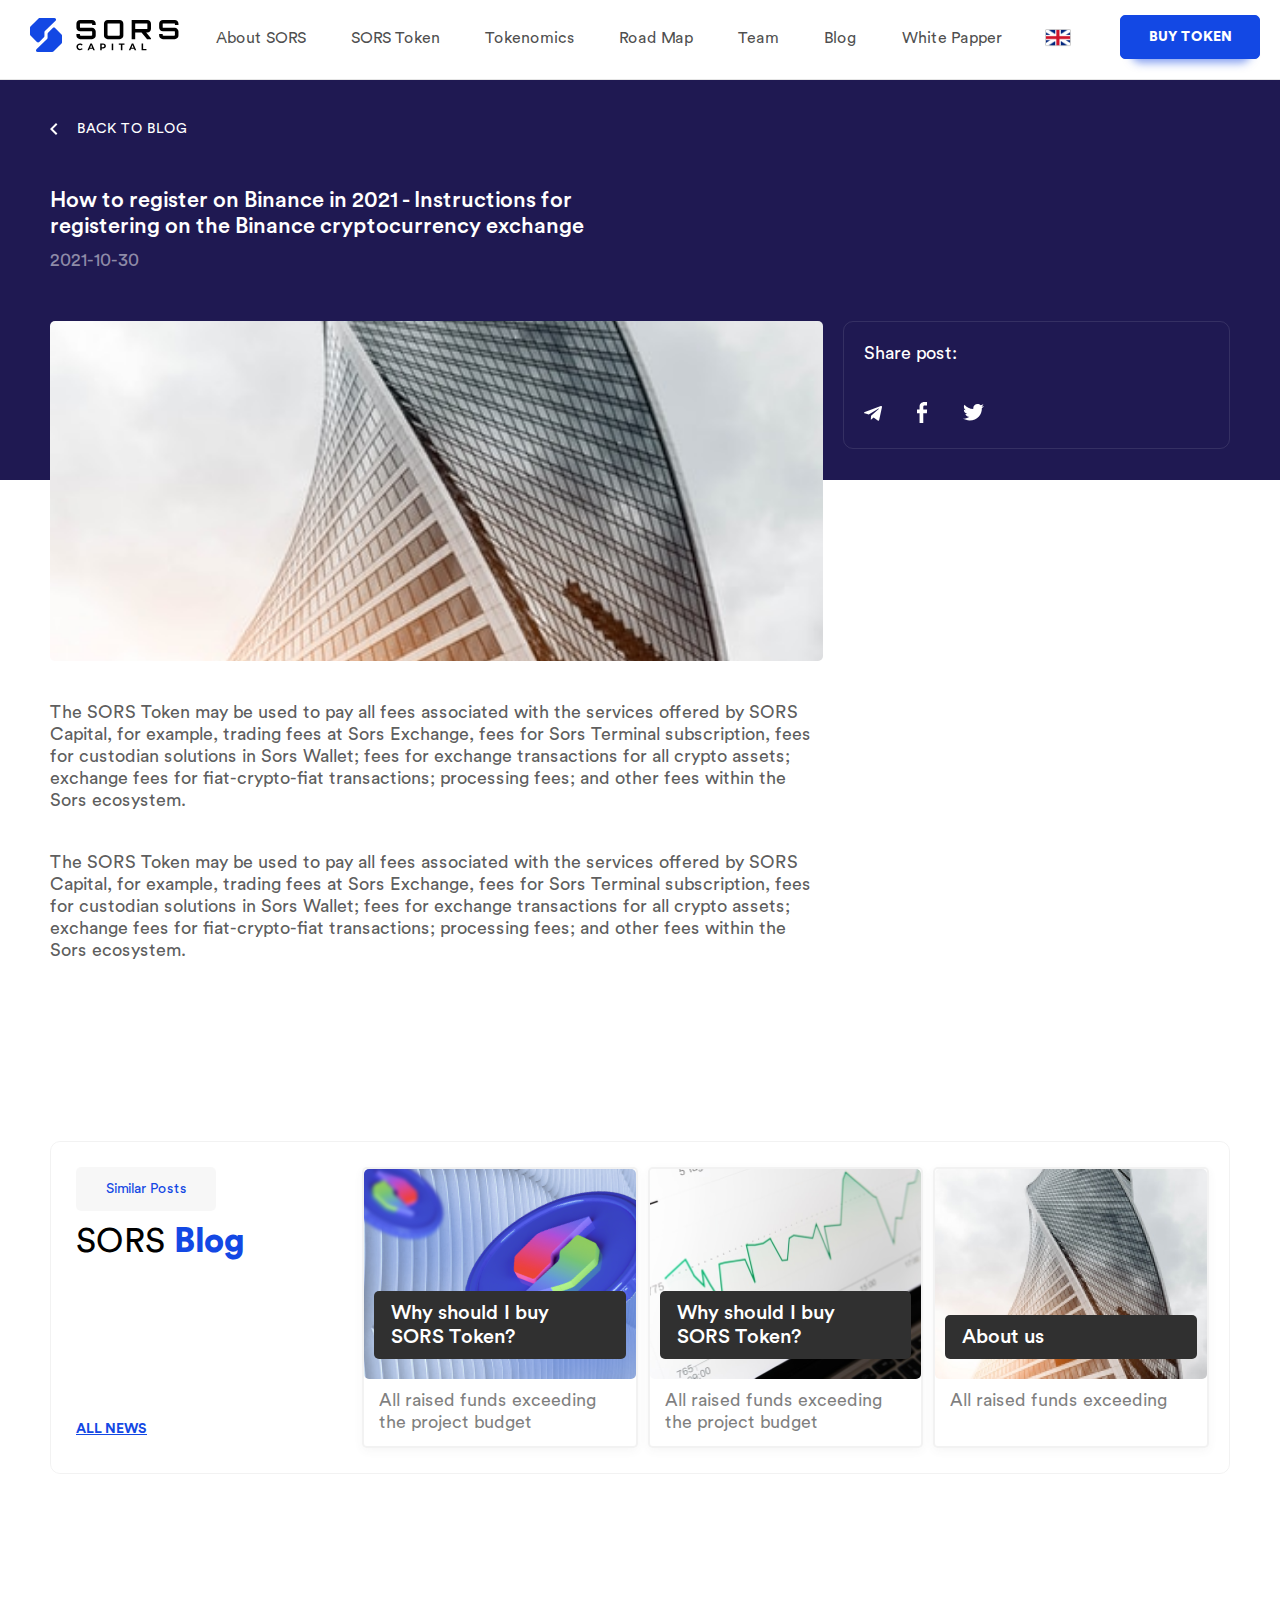
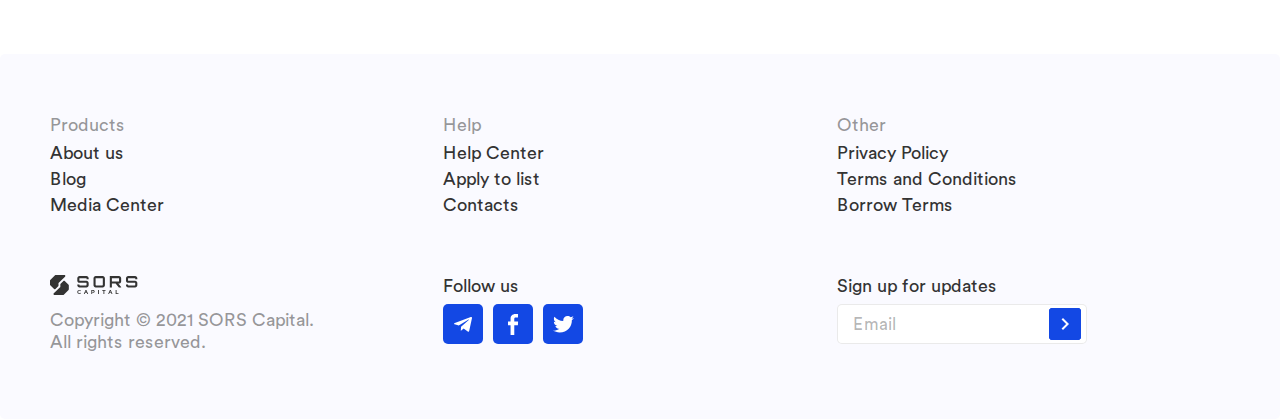
==== blog-post.html @ 6974f811 "Initial commit" ====
<!DOCTYPE html>
<html lang="en">
  <head>
    <meta charset="UTF-8" />
    <meta http-equiv="X-UA-Compatible" content="IE=edge" />
    <meta name="viewport" content="width=device-width, initial-scale=1.0" />
    <title>SORS Capital - Post</title>
    <link rel="stylesheet" href="./styles/font.css" />
    <link rel="stylesheet" href="./styles/layout.css" />
    <link rel="stylesheet" href="./styles/blog.css" />
    <link rel="stylesheet" href="./styles/style.css" />
  </head>
  <body>
    <header>
      <div class="header-container">
        <div class="header-mobile_menu">
          <div class="mobile-sidebar" id="mobile-menu">
            <div class="mobile-sidebar_container">
              <ul class="header-nav_cont">
                <li class="nav-cont_link">
                  <a href="./index.html#what-is">About SORS</a>
                </li>
                <li class="nav-cont_link">
                  <a href="./index.html#sors-token">SORS Token</a>
                </li>
                <li class="nav-cont_link">
                  <a href="./index.html#tokenomics">Tokenomics</a>
                </li>
                <li class="nav-cont_link">
                  <a href="./index.html#road-map">Road Map</a>
                </li>
                <li class="nav-cont_link">
                  <a href="./index.html#team">Team</a>
                </li>
                <li class="nav-cont_link"><a href="./blog.html">Blog</a></li>
                <li class="nav-cont_link"><a href="">White Papper</a></li>
              </ul>

              <a href="" class="button button-blue">Buy token</a>
            </div>
          </div>
          <div class="menu-button" id="mobile-button">
            <span></span>
            <span></span>
            <span></span>
          </div>
        </div>

        <a href="./index.html" class="header-logo">
          <img src="./images/logo.svg" alt="" />
        </a>

        <nav class="header-nav">
          <ul class="header-nav_cont">
            <li class="nav-cont_link"><a href="#what-is">About SORS</a></li>
            <li class="nav-cont_link"><a href="#sors-token">SORS Token</a></li>
            <li class="nav-cont_link"><a href="#tokenomics">Tokenomics</a></li>
            <li class="nav-cont_link"><a href="#road-map">Road Map</a></li>
            <li class="nav-cont_link"><a href="#team">Team</a></li>
            <li class="nav-cont_link"><a href="./blog.html">Blog</a></li>
            <li class="nav-cont_link"><a href="">White Papper</a></li>
          </ul>
          <div class="nav-lang">
            <div class="nav-active_lang">
              <img src="./icons/icon-eng.png" alt="" />
            </div>
            <div class="nav-lang_list">
              <img src="./icons/icon-eng.png" alt="" />
              <img src="./icons/icon-eng.png" alt="" />
            </div>
          </div>
        </nav>

        <div class="heaader-controls">
          <a href="" class="button button-blue">Buy Token</a>
        </div>
        <div class="nav-lang_mobile">
          <div class="nav-active_lang">
            <img src="./icons/icon-eng.png" alt="" />
          </div>
          <div class="nav-lang_list">
            <img src="./icons/icon-eng.png" alt="" />
            <img src="./icons/icon-eng.png" alt="" />
          </div>
        </div>
      </div>
    </header>

    <div class="blog-post">
      <div class="blog-post_bg"></div>
      <div class="container">
        <div class="return-link">
          <a href="./blog.html">Back to blog</a>
        </div>

        <div class="post-title">
          <h1 class="post-title_text mb-10">
            How to register on Binance in 2021 - Instructions for registering on
            the Binance cryptocurrency exchange
          </h1>
          <span class="post-title_date">2021-10-30</span>
        </div>

        <div class="post-media">
          <div class="post-media_content">
            <div class="post-image">
              <img src="./images/blog/blog_bg-big.jpeg" alt="" />
            </div>
            <div class="post-media_text">
              <p>
                The SORS Token may be used to pay all fees associated with the
                services offered by SORS Capital, for example, trading fees at
                Sors Exchange, fees for Sors Terminal subscription, fees for
                custodian solutions in Sors Wallet; fees for exchange
                transactions for all crypto assets; exchange fees for
                fiat-crypto-fiat transactions; processing fees; and other fees
                within the Sors ecosystem.
              </p>
              <p>
                The SORS Token may be used to pay all fees associated with the
                services offered by SORS Capital, for example, trading fees at
                Sors Exchange, fees for Sors Terminal subscription, fees for
                custodian solutions in Sors Wallet; fees for exchange
                transactions for all crypto assets; exchange fees for
                fiat-crypto-fiat transactions; processing fees; and other fees
                within the Sors ecosystem.
              </p>
            </div>
          </div>

          <div class="post-media_social">
            <p class="media-social_title">Share post:</p>
            <div class="d-flex">
              <a href="" target="_blank" rel="noopener">
                <img src="./icons/icon-telegram.svg" alt="" />
              </a>
              <a href="" target="_blank" rel="noopener">
                <img src="./icons/icon-facebook.svg" alt="" />
              </a>
              <a href="" target="_blank" rel="noopener">
                <img src="./icons/icon-twitter.svg" alt="" />
              </a>
            </div>
          </div>
        </div>
      </div>
    </div>

    <div class="blog-block">
      <div class="container">
        <div class="blog-container">
          <div class="blog-control">
            <div>
              <a href="./blog.html" class="button button-grey mb-10"
                >Similar Posts</a
              >
              <h3 class="blog-title">
                SORS <span class="text-blue fw-700">Blog</span>
              </h3>
            </div>

            <a href="./blog.html" class="blog-link">All News</a>
          </div>

          <a href="./blog.html" class="blog-card">
            <div class="blog-content">
              <img src="./images/blog/blog_bg1.png" alt="" loading="lazy" />
              <div class="blog-content_title">
                <span>Why should I buy SORS Token?</span>
              </div>
            </div>
            <p class="blog-content_description">
              All raised funds exceeding the project budget
            </p>
          </a>
          <a href="./blog.html" class="blog-card">
            <div class="blog-content">
              <img src="./images/blog/blog_bg2.png" alt="" loading="lazy" />
              <div class="blog-content_title">
                <span>Why should I buy SORS Token?</span>
              </div>
            </div>
            <p class="blog-content_description">
              All raised funds exceeding the project budget
            </p>
          </a>
          <a href="./blog.html" class="blog-card">
            <div class="blog-content">
              <img src="./images/blog/blog_bg3.png" alt="" loading="lazy" />
              <div class="blog-content_title">
                <span>About us</span>
              </div>
            </div>
            <p class="blog-content_description">All raised funds exceeding</p>
          </a>
        </div>
      </div>
    </div>

    <footer class="footer">
      <div class="container">
        <div class="footer-navigation">
          <div class="footer-nav_col">
            <p class="nav-col_title">Products</p>
            <a href="" class="nav-col_link">About us</a>
            <a href="" class="nav-col_link">Blog</a>
            <a href="" class="nav-col_link">Media Center</a>
          </div>

          <div class="footer-nav_col">
            <p class="nav-col_title">Help</p>
            <a href="" class="nav-col_link">Help Center</a>
            <a href="" class="nav-col_link">Apply to list</a>
            <a href="" class="nav-col_link">Contacts</a>
          </div>

          <div class="footer-nav_col">
            <p class="nav-col_title">Other</p>
            <a href="" class="nav-col_link">Privacy Policy</a>
            <a href="" class="nav-col_link">Terms and Conditions</a>
            <a href="" class="nav-col_link">Borrow Terms</a>
          </div>
        </div>

        <div class="footer-info">
          <div class="footer-info_col">
            <div class="footer-logo">
              <img src="./images/logo_v4.svg" alt="" loading="lazy" />
            </div>
            <p class="nav-col_title">
              Copyright © 2021 SORS Capital.<br />All rights reserved.
            </p>
          </div>

          <div class="footer-info_col">
            <p class="info-col_title">Follow us</p>
            <div class="footer-social">
              <a href="" target="_blank" rel="noopener">
                <img src="./icons/icon-telegram.svg" alt="" />
              </a>
              <a href="" target="_blank" rel="noopener">
                <img src="./icons/icon-facebook.svg" alt="" />
              </a>
              <a href="" target="_blank" rel="noopener">
                <img src="./icons/icon-twitter.svg" alt="" />
              </a>
            </div>
          </div>

          <div class="footer-info_col">
            <p class="info-col_title">Sign up for updates</p>

            <form>
              <div class="input-group button-input">
                <input
                  type="text"
                  class="input"
                  id="news-email"
                  placeholder="Email"
                  required
                />
                <button class="button button-icon" type="submit">
                  <img src="./icons/icon-right.png" alt="" />
                </button>
              </div>
            </form>
          </div>
        </div>
      </div>
    </footer>

    <script>
      const mobButton = document.getElementById("mobile-button");
      const mobMenu = document.getElementById("mobile-menu");
      const menuItems = document.querySelectorAll(".nav-cont_link");

      function toggleMenu() {
        if (mobMenu.classList.contains("showMenu")) {
          mobMenu.classList.remove("showMenu");
          mobButton.classList.remove("active");
          document.body.style.overflow = "";
        } else {
          mobMenu.classList.add("showMenu");
          mobButton.classList.add("active");
          document.body.style.overflow = "hidden";
        }
      }

      mobButton.addEventListener("click", toggleMenu);

      menuItems.forEach(function (menuItem) {
        menuItem.addEventListener("click", toggleMenu);
      });
    </script>
  </body>
</html>
---- styles/font.css ----
@font-face {
    font-family: 'Circular Std';
    src: url('../fonts/CircularStd-MediumItalic.eot');
    src: local('Circular Std Medium Italic'), local('CircularStd-MediumItalic'),
        url('../fonts/CircularStd-MediumItalic.eot?#iefix') format('embedded-opentype'),
        url('../fonts/CircularStd-MediumItalic.woff2') format('woff2'),
        url('../fonts/CircularStd-MediumItalic.woff') format('woff'),
        url('../fonts/CircularStd-MediumItalic.ttf') format('truetype');
    font-weight: 500;
    font-style: italic;
}

@font-face {
    font-family: 'Circular Std';
    src: url('../fonts/CircularStd-Black.eot');
    src: local('Circular Std Black'), local('CircularStd-Black'),
        url('../fonts/CircularStd-Black.eot?#iefix') format('embedded-opentype'),
        url('../fonts/CircularStd-Black.woff2') format('woff2'),
        url('../fonts/CircularStd-Black.woff') format('woff'),
        url('../fonts/CircularStd-Black.ttf') format('truetype');
    font-weight: 900;
    font-style: normal;
}

@font-face {
    font-family: 'Circular Std';
    src: url('../fonts/CircularStd-Medium.eot');
    src: local('Circular Std Medium'), local('CircularStd-Medium'),
        url('../fonts/CircularStd-Medium.eot?#iefix') format('embedded-opentype'),
        url('../fonts/CircularStd-Medium.woff2') format('woff2'),
        url('../fonts/CircularStd-Medium.woff') format('woff'),
        url('../fonts/CircularStd-Medium.ttf') format('truetype');
    font-weight: 500;
    font-style: normal;
}

@font-face {
    font-family: 'Circular Std';
    src: url('../fonts/CircularStd-Bold.eot');
    src: local('../fonts/Circular Std Bold'), local('CircularStd-Bold'),
        url('../fonts/CircularStd-Bold.eot?#iefix') format('embedded-opentype'),
        url('../fonts/CircularStd-Bold.woff2') format('woff2'),
        url('../fonts/CircularStd-Bold.woff') format('woff'),
        url('../fonts/CircularStd-Bold.ttf') format('truetype');
    font-weight: 600;
    font-style: normal;
}

@font-face {
    font-family: 'Circular Std';
    src: url('../fonts/CircularStd-BlackItalic.eot');
    src: local('Circular Std Black Italic'), local('CircularStd-BlackItalic'),
        url('../fonts/CircularStd-BlackItalic.eot?#iefix') format('embedded-opentype'),
        url('../fonts/CircularStd-BlackItalic.woff2') format('woff2'),
        url('../fonts/CircularStd-BlackItalic.woff') format('woff'),
        url('../fonts/CircularStd-BlackItalic.ttf') format('truetype');
    font-weight: 900;
    font-style: italic;
}

@font-face {
    font-family: 'Circular Std';
    src: url('../fonts/CircularStd-BookItalic.eot');
    src: local('Circular Std Book Italic'), local('CircularStd-BookItalic'),
        url('../fonts/CircularStd-BookItalic.eot?#iefix') format('embedded-opentype'),
        url('../fonts/CircularStd-BookItalic.woff2') format('woff2'),
        url('../fonts/CircularStd-BookItalic.woff') format('woff'),
        url('../fonts/CircularStd-BookItalic.ttf') format('truetype');
    font-weight: 400;
    font-style: italic;
}

@font-face {
    font-family: 'Circular Std';
    src: url('../fonts/CircularStd-BoldItalic.eot');
    src: local('Circular Std Bold Italic'), local('CircularStd-BoldItalic'),
        url('../fonts/CircularStd-BoldItalic.eot?#iefix') format('embedded-opentype'),
        url('../fonts/CircularStd-BoldItalic.woff2') format('woff2'),
        url('../fonts/CircularStd-BoldItalic.woff') format('woff'),
        url('../fonts/CircularStd-BoldItalic.ttf') format('truetype');
    font-weight: 600;
    font-style: italic;
}

@font-face {
    font-family: 'Circular Std';
    src: url('../fonts/CircularStd-Book.eot');
    src: local('Circular Std Book'), local('CircularStd-Book'),
        url('../fonts/CircularStd-Book.eot?#iefix') format('embedded-opentype'),
        url('../fonts/CircularStd-Book.woff2') format('woff2'),
        url('../fonts/CircularStd-Book.woff') format('woff'),
        url('../fonts/CircularStd-Book.ttf') format('truetype');
    font-weight: 400;
    font-style: normal;
}
---- styles/layout.css ----
.container {
  position: relative;
  max-width: 1180px;
  margin: 0 auto;
  width: 100%;
}

.input-group {
  position: relative;
}

.input {
  background: #ffffff;
  border: 1px solid rgba(51, 51, 51, 0.1);
  box-sizing: border-box;
  border-radius: 5px;
  height: 40px;
  width: 250px;
  padding: 10px 42px 8px 15px;
  font-size: 17px;
  font-weight: 400;
  font-family: "Circular Std";
  color: #000000;
}

.input::placeholder {
  color: rgba(0, 0, 0, 0.3);
}

.button {
  position: relative;
  width: 140px;
  height: 44px;
  /* padding: 0 30px; */
  display: flex;
  align-items: center;
  justify-content: center;
  border-radius: 5px;
  background: #ffffff;
  border: 1px solid #1348e4;
  font-family: "Circular Std";
  font-weight: 900;
  font-size: 14px;
  color: #000000;
  text-transform: uppercase;
  box-sizing: border-box;
  text-decoration: none;
  cursor: pointer;
  transform-style: preserve-3d;
  z-index: 1;
  transition: 250ms ease-in-out;
}

.button::before {
  content: "";
  position: absolute;
  bottom: 0;
  left: 10px;
  width: 120px;
  height: 20px;
  box-shadow: 0px 5px 8px 0px #1347e481;
  border-radius: 20px;
  transform: translateZ(-1px);
}

.button:hover {
  background: #3c6dfe;
  border: 1px solid #1348e4;
  color: #ffffff;
}

.button.button-blue {
  background: #1348e4;
  color: #ffffff;
}

.button.button-blue:hover {
  background: #3c6dfe;
}

.button.button-grey {
  background: #00000008;
  color: #1348e4;
  font-weight: 400;
  border-color: transparent;
  text-transform: none;
}

.button.button-grey::before {
  display: none;
}

.button.button-icon {
  width: 32px;
  height: 32px;
  background: #1348e4;
  border-radius: 3px;
}

.button.button-icon::before {
  display: none;
}

.title-comp {
  width: 100%;
  text-align: center;
}

.title-comp_main {
  font-size: 34px;
  color: #000000;
}

.title-comp_subtitle {
  max-width: 750px;
  width: 100%;
  margin: 0 auto;
  color: rgba(51, 51, 51, 0.8);
}

.d-flex {
  display: flex;
}

.grid-3 {
  display: grid;
  grid-template-columns: repeat(3, 1fr);
}

.gap-40 {
  gap: 40px;
}

.text-blue {
  color: #1348e4;
}

.fw-700 {
  font-weight: 700;
}

.mr-10 {
  margin-right: 10px;
}

.mr-15 {
  margin-right: 15px;
}

.mb-10 {
  margin-bottom: 10px;
}

.mb-15 {
  margin-bottom: 15px;
}

.mb-20 {
  margin-bottom: 20px;
}

.mb-30 {
  margin-bottom: 30px;
}

.mb-75 {
  margin-bottom: 75px;
}

@media screen and (max-width: 1024px) {
  .container {
    max-width: 100%;
    padding: 0 20px;
    box-sizing: border-box;
  }

  .grid-3 {
    grid-template-columns: 1fr;
  }
}
---- styles/blog.css ----
.sors-blog {
  position: relative;
  padding-bottom: 210px;
}

.sors-blog_title {
  position: relative;
  background: #fbfbff;
  height: 100px;
  display: flex;
  align-items: center;
}

.sors-title_grid {
  width: 100%;
  display: flex;
  align-items: center;
  justify-content: space-between;
}

.sors-blog_title h1 {
  font-size: 34px;
  font-weight: 400;
  color: #333333;
}

.sors-blog_grid {
  margin-top: 50px;
  width: 100%;
  display: grid;
  grid-template-columns: repeat(3, 1fr);
  gap: 40px 20px;
}

.blog-content_date {
  padding: 0 15px 15px;
  font-weight: 400;
  color: rgba(31, 46, 98, 0.5);
}

.blog-content_desc {
  height: calc(100% - 210px);
  display: flex;
  flex-direction: column;
  justify-content: space-between;
  align-items: flex-start;
}

.blog-post {
  position: relative;
  padding: 41px 0 0;
}

.blog-post_bg {
  position: absolute;
  top: 0;
  left: 0;
  right: 0;
  height: 400px;
  background: #1f1952;
}

.return-link {
  margin-bottom: 50px;
  position: relative;
  display: flex;
  align-items: center;
}

.return-link a {
  display: flex;
  align-items: center;
  color: #ffffff;
  text-decoration: none;
  text-transform: uppercase;
  font-size: 14px;
  line-height: 16px;
}

.return-link a::before {
  content: "";
  display: inline;
  width: 8px;
  height: 12px;
  margin-right: 19px;
  background: url("../icons/icon-right.svg");
}

.post-title {
  margin-bottom: 50px;
}

.post-title_text {
  max-width: 50%;
  font-weight: 500;
  font-size: 22px;
  color: #ffffff;
}

.post-title_date {
  color: rgba(255, 255, 255, 0.5);
}

.post-media {
  display: grid;
  grid-template-columns: 2fr 1fr;
  gap: 20px;
  align-items: flex-start;
}

.post-media_content .post-image {
  position: relative;
  width: 100%;
  height: 340px;
  margin-bottom: 40px;
  border-radius: 5px;
  overflow: hidden;
}

.post-media_content img {
  width: 100%;
  height: 100%;
  object-fit: cover;
}

.post-media_text p {
  margin-bottom: 40px;
  color: rgba(51, 51, 51, 0.8);
}

.post-media_text p:last-child {
  margin-bottom: 0;
}

.post-media_social {
  padding: 20px;
  border: 1px solid rgba(255, 255, 255, 0.1);
  box-sizing: border-box;
  border-radius: 10px;
}

.media-social_title {
  margin-bottom: 38px;
  color: #ffffff;
}

.post-media_social .d-flex {
  align-items: center;
}

.post-media_social a {
  display: block;
  margin-right: 35px;
}

@media screen and (max-width: 1024px) {
  .sors-title_grid {
    flex-direction: column;
    align-items: flex-start;
  }
  .sors-blog_title {
    height: 160px;
  }
  .sors-blog_title h1 {
    margin-bottom: 25px;
  }
  .sors-blog_grid {
    grid-template-columns: 1fr;
    gap: 40px;
  }
  .post-title_text {
    max-width: 100%;
  }
  .post-media {
    grid-template-columns: 1fr;
  }
  .post-media_social {
    grid-row: 1;
  }
  .blog-post_bg {
    height: 560px;
  }
  .media-social_title {
    margin-bottom: 20px;
  }
}
---- styles/style.css ----
* {
  margin: 0;
  padding: 0;
  border: none;
  box-sizing: border-box;
  -webkit-tap-highlight-color: transparent;
  scroll-behavior: smooth;
  scrollbar-width: none; /* Firefox 64 */
}

*:focus {
  outline: none;
}

input[type="number"]::-webkit-inner-spin-button,
input[type="number"]::-webkit-outer-spin-button {
  -webkit-appearance: none;
  margin: 0;
}

input:-webkit-autofill,
input:-webkit-autofill:hover,
input:-webkit-autofill:focus textarea:-webkit-autofill,
textarea:-webkit-autofill:hover textarea:-webkit-autofill:focus,
select:-webkit-autofill,
select:-webkit-autofill:hover,
select:-webkit-autofill:focus {
  -webkit-text-fill-color: rgba(0, 0, 0, 0);
  box-shadow: 0 0 0px 1000px rgba(0, 0, 0, 0) inset;
  /* transition: #ffffff 5000s ease-in-out 0s; */
}

.noselect {
  -webkit-touch-callout: none; /* iOS Safari */
  -webkit-user-select: none; /* Safari */
  -khtml-user-select: none; /* Konqueror HTML */
  -moz-user-select: none; /* Firefox */
  -ms-user-select: none; /* Internet Explorer/Edge */
  user-select: none; /* Non-prefixed version, currently
                                  supported by Chrome and Opera */
}

li {
  list-style: none;
}

html,
body {
  margin: 0;
  padding: 0;
  width: 100%;
  font-family: "Circular Std";
  font-weight: 400;
  font-size: 18px;
  color: #333333;
  overflow-x: hidden;
}

body::-webkit-scrollbar {
  width: 8px;
  /* display: none; */
}

body::-webkit-scrollbar-track {
  box-shadow: inset 0 0 6px rgb(255 255 255);
  background: #e3e9ff;
}

body::-webkit-scrollbar-thumb {
  background-color: #1348e4;
  outline: 1px solid #e4eafe;
}

header {
  position: relative;
  width: 100%;
  height: 80px;
  box-sizing: border-box;
  background: #ffffff;
  border-bottom: 1px solid rgba(0, 0, 0, 0.1);
}

.header-container {
  width: 100%;
  height: 100%;
  padding: 15px 20px 20px 30px;
  display: flex;
  justify-content: space-between;
  align-items: center;
  box-sizing: border-box;
}

.header-nav {
  display: flex;
  justify-content: space-between;
  align-items: center;
}

.header-nav .header-nav_cont {
  display: grid;
  grid-template-columns: repeat(7, auto);
  gap: 45px;
}

.header-nav_cont .nav-cont_link {
  line-height: 20px;
}

.nav-cont_link a {
  font-size: 16px;
  color: rgba(0, 0, 0, 0.7);
  text-decoration: none;
  cursor: pointer;
}

.nav-cont_link a:hover {
  color: #000000;
}

.nav-lang {
  position: relative;
  margin-left: 30px;
  background: none;
}

.nav-active_lang {
  height: 34px;
  padding: 8px 12px;
  border: 1px solid transparent;
  border-radius: 5px 5px 0 0;
  border-bottom: none;
}

.nav-active_lang img {
  width: 26px;
  height: 18px;
}

.nav-lang_list {
  position: absolute;
  top: 33px;
  left: 0;
  right: 0;
  padding: 6px 12px 8px;
  display: none;
  border: 1px solid rgba(0, 0, 0, 0.1);
  border-radius: 0 0 5px 5px;
  background: #ffffff;
  z-index: 99;
  border-top: none;
}

.nav-lang_list img {
  height: 18px;
  cursor: pointer;
}

.nav-lang_list img:first-child {
  margin-bottom: 7px;
}

.nav-lang:hover .nav-lang_list {
  display: block;
}

.nav-lang:hover .nav-active_lang {
  background: #ffffff;
  border: 1px solid rgba(0, 0, 0, 0.1);
}

.header-mobile_menu {
  display: none;
  width: 40px;
}

.menu-button {
  position: absolute;
  top: 12px;
  padding: 10px;
  display: flex;
  flex-direction: column;
  justify-content: space-between;
  gap: 5px;
  cursor: pointer;
  z-index: 9991;
}

.menu-button span {
  height: 2px;
  width: 20px;
  background: #161617;
  border-radius: 1px;
  transition: 250ms ease-in-out;
}

.menu-button.active span:nth-child(1) {
  transform: rotate(45deg) translateY(5px) translateX(6px);
}

.menu-button.active span:nth-child(2) {
  opacity: 0;
}

.menu-button.active span:nth-child(3) {
  transform: rotate(-45deg) translateX(5px) translateY(-4px);
}

.mobile-sidebar {
  position: fixed;
  top: 0;
  bottom: 0;
  left: -300px;
  width: 300px;
  background: #ffffff;
  border-right: 1px solid rgba(0, 0, 0, 0.1);
  transition: 250ms ease-in-out;
  z-index: 9990;
}

.mobile-sidebar.showMenu {
  left: 0;
}

.mobile-sidebar_container {
  height: 100%;
  padding: 150px 20px 95px 30px;
  display: flex;
  flex-direction: column;
  justify-content: space-between;
  align-items: flex-start;
}

.mobile-sidebar_container .header-nav_cont {
  height: 60%;
  display: flex;
  flex-direction: column;
  justify-content: space-between;
  align-items: flex-start;
}

.nav-lang_mobile {
  display: none;
}

@media screen and (max-width: 1024px) {
  .header-logo {
    z-index: 9995;
  }
  header {
    height: 60px;
  }
  .header-container {
    padding: 0 20px;
  }

  .header-nav,
  .heaader-controls {
    display: none;
  }

  .header-mobile_menu,
  .nav-lang_mobile {
    display: block;
  }
}

.intro-block {
  position: relative;
  height: 740px;
  width: 100%;
  display: flex;
  align-items: center;
  background: linear-gradient(
    270.04deg,
    rgba(85, 122, 255, 0.2) 0.04%,
    rgba(255, 255, 255, 0.2) 99.97%
  );
  box-sizing: border-box;
  /* overflow: hidden; */
}

.intro-back {
  position: absolute;
  right: 0;
  top: -75px;
  display: flex;
  align-items: center;
  justify-content: center;
}

.intro-back .intro-back_bg {
  position: absolute;
  margin-top: 40px;
  /* height: 840px; */
  z-index: 1;
}

.intro-back .intro-back_coin {
  width: 450px;
  z-index: 2;
}

.intro-title_part {
  font-size: 50px;
  line-height: 63px;
  color: #414141;
}

.title-part_logo {
  display: flex;
  align-items: flex-end;
  margin-bottom: 15px;
}

.title-part_logo span {
  line-height: 40px;
  margin-left: 20px;
}

.intro-title_part2 {
  width: 538px;
  height: 158px;
  padding: 8px 22px;
  margin-bottom: 5px;
  background: url("../images/into_title.svg");
  background-size: 538px 158px;
  line-height: 68px;
  display: inline-block;
  font-size: 65px;
  color: #ffffff;
}

.intro-subtitle {
  max-width: 570px;
  margin: 15px 0 30px;
}

.intro-subtitle .intro-subtitle_text {
  color: rgba(26, 54, 139, 0.5);
}

.intro-controls {
  display: flex;
  align-items: center;
}

.intro-content {
  position: relative;
  z-index: 5;
}

@media screen and (max-width: 1024px) {
  .intro-back {
    display: none;
  }
  .intro-block {
    height: 655px;
    overflow: hidden;
  }
  .intro-title_part {
    font-size: 36px;
    line-height: normal;
    margin-bottom: 0;
  }
  .title-part_logo {
    display: block;
    line-height: normal;
    margin-bottom: 0;
  }
  .title-part_logo span {
    white-space: nowrap;
  }
  .intro-title_part2 {
    width: 320px;
    height: 105.93px;
    background-size: 320px 105.93px;
    line-height: normal;
    font-size: 36px;
    margin-bottom: 0;
  }
  .intro-subtitle_text {
    font-size: 16px;
  }
}

.timer-block {
  position: relative;
  width: 100%;
  padding: 70px 0;
  background: #1f1952;
}

.timer-block_grid {
  width: 100%;
  display: grid;
  grid-template-columns: 280px 150px 1fr;
  gap: 125px;
}

.timer-block_grid.timer-grid_v2 {
  display: flex;
  justify-content: space-between;
}

.timer-block_grid.timer-grid_v2 .time-block_countdown {
  flex-basis: 275px;
}

.time-block_info {
  flex-basis: 46%;
}

.timer-v2_title {
  color: #ffffff;
  font-weight: 400;
}

.time-block_countdown p {
  color: #ffffff;
  margin-bottom: 35px;
}

.timer-container {
  position: relative;
  left: -10px;
  width: 100%;
  display: grid;
  grid-template-columns: repeat(4, 1fr);
}

.timer-sect {
  display: flex;
  flex-direction: column;
  justify-content: space-between;
}

.timer-sect .timer-sect_value {
  height: 30px;
  width: 100%;
  display: flex;
  justify-content: center;
  align-items: center;
  border-right: 2px solid rgba(255, 255, 255, 0.2);
  font-size: 36px;
  font-weight: 300;
  color: #ffffff;
  letter-spacing: 0.1em;
}

.timer-sect .timer-sect_value.border-n {
  border: none;
}

.timer-sect .timer-sect_term {
  margin-top: 9px;
  font-size: 17px;
  font-weight: 300;
  text-align: center;
  color: rgba(255, 255, 255, 0.5);
}

.timer-group .timer-group_title {
  color: rgba(255, 255, 255, 0.5);
  /* line-height: 23px; */
}

.timer-group .timer-group_value {
  color: rgba(255, 255, 255, 1);
  font-size: 24px;
}

.timer-back {
  position: relative;
}

.timer-back_hold {
  position: absolute;
  bottom: -70px;
  height: 375px;
  width: 100%;
  width: 100%;
  display: flex;
  /* align-items: center; */
  justify-content: center;
  overflow: hidden;
}

.timer-back_hold img {
  position: absolute;
  z-index: 5;
}

.mobile-coin {
  display: none;
}

@media screen and (max-width: 1024px) {
  .timer-block_grid {
    grid-template-columns: 1fr;
    gap: 45px;
  }

  .timer-back {
    position: relative;
    height: 128px;
  }

  .timer-back_hold {
    height: 225px;
    align-items: flex-start;
  }
  .timer-back_hold img {
    width: 300px;
  }

  .mobile-coin {
    display: block;
  }
  .mobile-hide {
    display: none;
  }

  .timer-cap {
    display: flex;
    gap: 30px;
  }

  .timer-block_grid.timer-grid_v2 {
    display: grid;
    grid-template-columns: 1fr;
    gap: 45px;
  }
}

.what-block {
  position: relative;
  padding: 95px 0 120px;
  background: #fafaff;
  border-radius: 5px;
  z-index: 999999;
}

.what-block_grid {
  display: grid;
  grid-template-columns: repeat(2, 1fr);
}

.what-title {
  font-size: 34px;
  font-weight: 400;
  color: #000000;
}

.what-subtitle {
  color: #333333;
}

.what-subtitle_fop {
  margin-top: 35px;
  color: rgba(51, 51, 51, 0.8);
}

@media screen and (max-width: 1024px) {
  .what-block {
    padding-bottom: 200px;
  }
  .what-block_grid {
    grid-template-columns: 1fr;
    gap: 40px;
  }

  .what-subtitle_fop {
    margin-top: 0;
  }
  .what-subtitle {
    margin-bottom: 0 !important;
  }
  .what-block_grid .button {
    position: absolute;
    bottom: -85px;
  }
}

.why-block {
  position: relative;
  padding: 140px 0 200px;
}

.why-block .title-comp {
  margin-bottom: 70px;
}

.token-why {
  position: relative;
}

.token-why_top {
  width: 100%;
  display: flex;
  justify-content: center;
}

.token-why_top .tw-group {
  max-width: 460px;
  width: 100%;
}

.tw-group {
  position: relative;
}

.tw-group .tw-group_top {
  position: absolute;
  left: 50%;
  top: -25px;
  padding: 1px;
  transform: translateX(-50%);
  background: linear-gradient(90deg, #acc1ff, #7bef9b);
  border-radius: 8px;
}

.tw-group .tw-group_top div {
  background: #ffffff;
  padding: 11px 12px;
  font-weight: 500;
  font-size: 20px;
  color: #1f2e62;
  white-space: nowrap;
  border-radius: 8px;
}

.tw-group .tw-group_bot {
  border: 1px solid rgba(0, 0, 0, 0.06);
  border-radius: 10px;
  padding: 40px 15px 20px;
  box-sizing: border-box;
  z-index: 1;
}

.tw-group .tw-group_bot span {
  font-size: 16px;
  color: rgba(51, 51, 51, 0.5);
}

.token-why_grid {
  position: relative;
  margin-top: 40px;
  display: grid;
  grid-template-columns: 1fr 420px 1fr;
}

.tw-g_left,
.tw-g_right {
  z-index: 2;
}

.tw-g_left .tw-group .tw-group_top {
  transform: translateX(0);
  left: 16px;
}

.tw-g_right .tw-group .tw-group_top {
  transform: translateX(0);
  left: auto;
  right: 16px;
}

.tw-leftr {
  position: relative;
  right: -40px;
}

.tw-rightr {
  position: relative;
  left: -40px;
}

.tw-g_center {
  position: relative;
  display: flex;
  justify-content: center;
}

.tw-g_center .tw-g_img {
  position: absolute;
  top: -45px;
  left: 25px;
  width: 410px;
  height: 597.61px;
}

.tw-g_graph {
  position: absolute;
  bottom: 95px;
  left: 18px;
  padding: 20px 30px 20px 25px;
  background: rgba(255, 255, 255, 0.9);
  border: 3px solid rgba(0, 0, 0, 0.05);
  box-sizing: border-box;
  box-shadow: 0px 12px 25px rgba(0, 0, 0, 0.06);
  backdrop-filter: blur(7px);
  border-radius: 10px;
  z-index: 2;
}

.tw-g_graph .tw-g_graph-logo {
  display: flex;
  align-items: center;
}

.tw-g_graph .tw-g_graph-logo span {
  margin-left: 14px;
  font-weight: 500;
  color: #333333;
}

.tw-g_graph .price {
  position: absolute;
  top: 28px;
  right: 20px;
  color: #1c1661;
  font-weight: 600;
}

.tw-g_center .tw-g_perc {
  position: absolute;
  top: 116px;
  right: 12px;
  padding: 10px 19px 10px 10px;
  background: rgba(255, 255, 255, 0.8);
  border: 3px solid rgba(0, 0, 0, 0.05);
  box-sizing: border-box;
  box-shadow: 0px 12px 25px rgba(0, 0, 0, 0.06);
  backdrop-filter: blur(7px);
  border-radius: 10px;
  display: flex;
  align-items: center;
  font-weight: 600;
  color: rgba(28, 22, 97, 0.8);
  z-index: 2;
}

.tw-g_center .button {
  position: absolute;
  bottom: 0;
  z-index: 2;
}

@media screen and (max-width: 1024px) {
  .why-block {
    overflow: hidden;
    padding: 120px 0;
  }
  .token-why_grid {
    grid-template-columns: 1fr;
    grid-template-rows: repeat(3, auto);
    grid-template-areas: "phone" "left" "right";
    gap: 45px;
  }
  .tw-g_left {
    grid-area: left;
  }
  .tw-g_center {
    grid-area: phone;
    height: 400px;
  }
  .tw-g_center .tw-g_img {
    left: -10px;
  }
  .tw-g_graph {
    bottom: 75px;
    left: 10px;
  }
  .tw-g_center .tw-g_perc {
    padding: 5px 10px;
    right: 0px;
    top: 91px;
  }
  .tw-g_right {
    grid-area: right;
  }
  .tw-g_left {
  }
  .tw-leftr {
    right: 0;
  }
  .tw-group,
  .tw-group.mb-75 {
    margin-bottom: 45px;
  }

  .mb-none {
    margin-bottom: 0;
  }
  .tw-rightr {
    left: 0;
  }
  .tw-g_right .tw-group .tw-group_top {
    left: 10px;
    right: auto;
  }
}

.sors-numbers {
  position: relative;
  background: #fbfbff;
}

.sors-background {
  padding: 110px 0 195px;
  background: url("../images/token_background.svg");
  background-size: 100px 100px;
  /* background-attachment: fixed; */
}

.sors-numbers .title-comp {
  margin-bottom: 55px;
}

.sors-numb_group {
  text-align: center;
}

.sors-group_circle {
  position: relative;
  height: 150px;
  display: flex;
  align-items: center;
  justify-content: center;
}

.sors-group_circle span {
  position: absolute;
  font-size: 40px;
  font-weight: 600;
  color: #1a368b;
  z-index: 3;
}

.group-circle_figr {
  z-index: 1;
  width: 150px;
  height: 150px;
}

.group-circle_add {
  position: absolute;
  width: 59.64px;
  height: 63.35px;
}

.sors-group_title {
  margin-top: 15px;
  margin-bottom: 10px;
  font-weight: 500;
  font-size: 20px;
  color: #333333;
}

.sors-group_text {
  font-size: 16px;
  color: rgba(51, 51, 51, 0.5);
}

.sors-numb_group .button {
  margin: 0 auto;
}

.sors-subnumb {
  position: relative;
  top: -65px;
  height: 130px;
}

.subnumbers-container {
  height: 130px;
  width: 100%;
  background: #ffffff;
  border-radius: 15px;
  box-shadow: 0px 5px 12px 0 rgba(149, 149, 149, 0.2);
  display: grid;
  grid-template-columns: repeat(3, 1fr);
  justify-content: center;
}

.subnumbers-container .sbn-col {
  position: relative;
  text-align: center;
}

.sbn-col_icon {
  position: relative;
  margin-top: -25px;
  margin: -25px auto 6px;
  width: 50px;
  height: 50px;
  background: #232323;
  border-radius: 10px;
  display: flex;
  align-items: center;
  justify-content: center;
}

.sbn-col_title {
  margin-bottom: 7px;
  color: rgba(31, 46, 98, 0.5);
}

.sbn-col_value {
  font-size: 36px;
  font-weight: 600;
  color: #1a368b;
}

.sbn-col_currs {
  display: flex;
  justify-content: center;
  gap: 10px;
}

.sbn-col_currs-item {
  width: 50px;
  height: 50px;
  display: flex;
  align-items: center;
  justify-content: center;
  border: 1px solid #ededed;
  box-sizing: border-box;
  border-radius: 10px;
}

@media screen and (max-width: 1024px) {
  .sors-background {
    padding-bottom: 400px;
  }
  .sors-subnumb {
    height: auto;
    margin-top: -300px;
    top: 0;
  }
  .subnumbers-container {
    height: auto;
    grid-template-columns: 1fr;
    gap: 105px;
    padding-bottom: 25px;
  }
}

.token-distr {
  position: relative;
  padding: 150px 0 250px;
}

.token-distr .token-title {
  margin-bottom: 110px;
  text-align: center;
}

.token-title .token-title_text {
  font-size: 34px;
  font-weight: 400;
}

.token-grid {
  position: relative;
  width: 100%;
  display: grid;
  grid-template-columns: 1fr;
  gap: 10px;
}

.token-coin1 {
  position: absolute;
  bottom: -105px;
  left: 230px;
  z-index: -1;
}

.token-coin2 {
  position: absolute;
  top: -89px;
  left: 32%;
  z-index: 1;
  transform: rotateZ(
346deg);
}

.token-coin3 {
  width: 70px;
  height: 70px;
  position: absolute;
  top: -39px;
  right: 110px;
  z-index: 0;
}

.token-row {
  padding: 5px 7px;
  display: grid;
  grid-template-columns: 1fr 380px 1fr;
  gap: 30px;
  background: #ffffff;
  border: 1px solid rgba(0, 0, 0, 0.06);
  box-sizing: border-box;
  border-radius: 5px;
}

.token-col {
  display: flex;
  align-items: center;
}

.token-col_line {
  width: 8px;
  height: 30px;
  border-radius: 3px;
}

.token-col_line.bl-l1 {
  background: #1348e4;
}

.token-col_line.bl-l2 {
  background: #305fe7;
}

.token-col_line.bl-l3 {
  background: #4e76eb;
}

.token-col_line.bl-l4 {
  background: #6c8dee;
}

.token-col_line.bl-l5 {
  background: #89a3f1;
}

.token-col_line.bl-l6 {
  background: #a7baf5;
}

.token-col_line.bl-l7 {
  background: #c4d1f8;
}

.token-col_line.bl-l8 {
  background: #e1e8fc;
}

.token-col_perc {
  font-weight: 500;
  font-size: 22px;
  color: #333333;
  margin: 0 20px 0 12px;
}

.token-capitalization {
  position: absolute;
  left: 50%;
  bottom: 50%;
  width: 380px;
  height: 380px;
  transform: translateX(-50%) translateY(50%);
}

.cap-title {
  position: absolute;
  top: 169px;
  left: 0;
  right: 0;
  text-align: center;
  font-weight: 500;
  font-size: 20px;
  color: rgba(51, 51, 51, 0.5);
}

.cap-value {
  position: absolute;
  bottom: 102px;
  left: 0;
  right: 0;
  text-align: center;
  font-weight: 600;
  font-size: 30px;
  color: #1a368b;
}

@media screen and (max-width: 1024px) {
  .token-distr {
    padding: 150px 0;
    overflow: hidden;
  }

  .token-distr .token-title {
    margin-bottom: 50px;
  }

  .token-row {
    grid-template-columns: 1fr;
    padding: 0;
    background: none;
    border: none;
    gap: 10px;
  }

  .token-grid {
    padding-top: 350px;
  }

  .token-col {
    background: #ffffff;
    border: 1px solid rgba(0, 0, 0, 0.06);
    box-sizing: border-box;
    border-radius: 5px;
    padding: 5px 7px;
  }

  .token-center {
    display: none;
  }

  .token-capitalization {
    width: 320px;
    height: 320px;
    top: 0;
    bottom: auto;
    transform: translateX(-50%);
  }

  .token-capitalization img {
    width: 100%;
  }

  .cap-value {
    bottom: 60px;
  }

  .cap-title {
    top: 150px;
  }

  .token-row.mobile-coin {
    display: grid;
  }

  .token-coin3 {
    display: none;
  }

  .token-coin2 {
    width: 112px;
    top: -34px;
    left: 0%;
  }

  .token-coin3 {
    display: none;
  }
}

.road-block {
  position: relative;
  background: #fbfbff;
}

.road-background {
  padding: 95px 0 425px;
  background: url("../images/token_background.svg");
  background-size: 100px 100px;
  background-attachment: fixed;
}

.road-block .title-comp {
  margin-bottom: 40px;
}

.road-map {
  position: relative;
}

.road-controls {
  margin-bottom: 80px;
  display: flex;
  justify-content: center;
}

.road-button {
  height: 50px;
  border-radius: 5px;
  background: #ffffff;
  color: #1f2e62;
  border-color: #3969f5;
  font-size: 20px;
  font-weight: 500;
  transition: 100ms;
}

.road-button.road-active {
  background: linear-gradient(90deg, #3969f5 2.41%, #8fe268 106.4%);
  border: none;
  color: #ffffff;
}

.road-grid {
  display: none;
  grid-template-columns: repeat(4, 1fr);
  gap: 20px;
  align-items: baseline;
  animation: fadeEffect 450ms;
}

@keyframes fadeEffect {
  from {
    opacity: 0;
  }
  to {
    opacity: 1;
  }
}

.road-quater {
  position: relative;
  height: 100%;
  padding: 40px 18px 19px 26px;
  background: #ffffff;
  border: 1px solid rgba(0, 0, 0, 0.1);
  border-radius: 10px;
  box-sizing: border-box;
}

.quater-title {
  position: absolute;
  left: 16px;
  top: -25px;
  width: 130px;
  height: 50px;
  background: linear-gradient(90deg, #acc1ff, #7bef9b);
  border-radius: 8px;
  padding: 1px;
}

.quater-title div {
  height: 100%;
  background: #ffffff;
  border-radius: 8px;
  display: flex;
  align-items: center;
  justify-content: center;
  font-size: 20px;
  font-weight: 500;
  color: #1f2e62;
}

.road-quater_list {
  list-style: inside;
  font-size: 16px;
  color: rgba(51, 51, 51, 0.6);
}

.quater-list_item {
  list-style: disc;
}

@media screen and (max-width: 1024px) {
  .road-block {
    overflow: hidden;
  }

  .road-grid {
    width: 100%;
    padding-top: 25px;
    overflow-x: scroll;
    grid-template-columns: repeat(4, 280px);
  }
}

.team-block {
  position: relative;
  margin-top: -230px;
  padding: 0 0 30px;
}

.team-block .container {
  /* max-width: 1080px; */
}

.team-block .title-comp {
  margin-bottom: 80px;
}

.team-container {
}

/* .team-col,
.swiper-slide {} */

.team-col {
  text-align: center;
  display: flex;
  flex-direction: column;
  align-items: center;
}

.team-avatar {
  position: relative;
  width: 280px;
  height: 280px;
  margin-bottom: 35px;
  background: #1348e4;
  box-shadow: 0px 10px 20px rgba(0, 0, 0, 0.2);
  border-radius: 10px;
  display: flex;
  justify-content: center;
  align-items: flex-end;
  overflow: hidden;
}

.team-position {
  margin-bottom: 6px;
  color: #ffffff;
}

.team-name {
  font-weight: 600;
  font-size: 24px;
  color: #ffffff;
}

.swiper {
  padding: 0 60px !important;
}

.team-block_bg {
  position: absolute;
  bottom: 0;
  left: 0;
  right: 0;
  height: 300px;
  background: #1f1952;
}

.swiper-button-prev {
  left: 0px !important;
}

.swiper-button-next {
  right: 0px !important;
}

.swiper-button-prev,
.swiper-button-next {
  top: auto !important;
  bottom: 91px;
  width: 50px !important;
  height: 50px !important;
  border: 1px solid rgba(255, 255, 255, 0.2) !important;
  box-sizing: border-box !important;
  border-radius: 3px !important;
  display: flex !important;
  justify-content: center !important;
  align-items: center !important;
  color: #ffffff !important;
}

.swiper-button-next:after,
.swiper-button-prev:after {
  font-size: 20px !important;
}

@media screen and (max-width: 1024px) {
  .swiper {
    padding: 0 50px !important;
  }

  .team-avatar {
    width: 200px;
    height: 200px;
  }

  .team-avatar img {
    width: 100%;
    height: 100%;
    object-fit: cover;
  }
}

.blog-block {
  position: relative;
  padding: 180px 0;
}

.blog-container {
  width: 100%;
  padding: 25px 20px 25px 25px;
  border: 1px solid rgba(0, 0, 0, 0.05);
  border-radius: 10px;
  display: grid;
  grid-template-columns: repeat(4, 1fr);
  gap: 10px;
}

.blog-control {
  padding-bottom: 10px;
  display: flex;
  flex-direction: column;
  justify-content: space-between;
  align-items: flex-start;
}

.blog-title {
  font-weight: 400;
  font-size: 34px;
  color: #000000;
}

.blog-link {
  font-weight: 600;
  font-size: 14px;
  text-transform: uppercase;
  color: #1348e4;
}

.blog-card {
  position: relative;
  background: #ffffff;
  border: 2px solid rgba(0, 0, 0, 0.05);
  box-shadow: 0px 3px 10px rgba(84, 84, 84, 0.05);
  border-radius: 5px;
  text-decoration: none;
  transition: 250ms ease-in-out;
}

.blog-content {
  position: relative;
  border-radius: 5px;
  width: 100%;
  height: 210px;
  overflow: hidden;
}

.blog-content img {
  width: 100%;
  height: 100%;
  object-fit: cover;
}

.blog-content_title {
  position: absolute;
  bottom: 20px;
  left: 10px;
  right: 10px;
  padding: 10px 22px 10px 17px;
  background: #303030;
  border-radius: 5px;
}

.blog-content_title span {
  font-weight: 500;
  font-size: 20px;
  color: #ffffff;
}

.blog-content_description {
  padding: 10px 15px 13px;
  color: rgba(0, 0, 0, 0.5);
  font-weight: 400;
}

.blog-container .blog-card:hover {
  transform: translateY(-10px);
}

@media screen and (max-width: 1024px) {
  .blog-block {
    padding: 50px 0;
  }
  .blog-container {
    padding: 25px 20px;
    grid-template-columns: 1fr;
    gap: 20px;
  }
  .blog-title {
    margin-bottom: 50px;
  }
  .blog-link {
    margin-bottom: 30px;
  }
}

.timer-block_v3 {
  padding: 32px 0 37px;
  height: 260px;
}

.timer-block_v3 .container {
  height: 100%;
}

.timer-block_v3 .timer-back_hold {
  height: 304px;
  bottom: -111px;
}

.timer-block_v3 .timed-button {
  position: absolute;
  bottom: 0;
}

@media screen and (max-width: 1024px) {
  .timer-block_v3 {
    padding: 70px 0;
    height: auto;
  }
  .timer-block_v3 .timed-button {
    display: none;
  }
  .timer-block_v3 .timer-back {
    height: 100px;
  }
  .timer-block_v3 .timer-back_hold {
    height: 236px;
    bottom: -111px;
  }
}

.footer {
  padding: 60px 0;
  background: #fafaff;
  border-radius: 5px;
}

.footer-navigation,
.footer-info {
  width: 100%;
  display: grid;
  grid-template-columns: repeat(3, 1fr);
}

.footer-navigation {
  margin-bottom: 55px;
}

.footer-nav_col {
  display: flex;
  flex-direction: column;
  align-items: flex-start;
}

.nav-col_title {
  margin-bottom: 6px;
  color: rgba(51, 51, 51, 0.5);
}

.footer-info_col {
  display: flex;
  flex-direction: column;
  align-items: flex-start;
}

.nav-col_link {
  margin-bottom: 4px;
  color: #333333;
  text-decoration: none;
}

.footer-logo {
  margin-bottom: 9px;
}

.info-col_title {
  margin-bottom: 7px;
  color: #333333;
}

.footer-social {
  display: flex;
  gap: 10px;
}

.footer-social a {
  width: 40px;
  height: 40px;
  background: #1348e4;
  border-radius: 5px;
  display: flex;
  align-items: center;
  justify-content: center;
}

.button-input .button-icon {
  position: absolute;
  right: 6px;
  top: 4px;
}

.mobile-coin {
  display: none;
}

@media screen and (max-width: 1024px) {
  .footer-navigation,
  .footer-info {
    grid-template-columns: 1fr;
    gap: 30px;
  }
  .mobile-hide {
    display: none;
  }
  .mobile-coin {
    display: block;
  }
  .footer-info {
    grid-template-areas: "col1" "col2" "rights";
  }
  .copy-rights {
    grid-area: rights;
  }
  .col1 {
    grid-area: col1;
  }
  .col2 {
    grid-area: col2;
  }
}

.viewer {
  height: 600px;
  width: 600px;
}
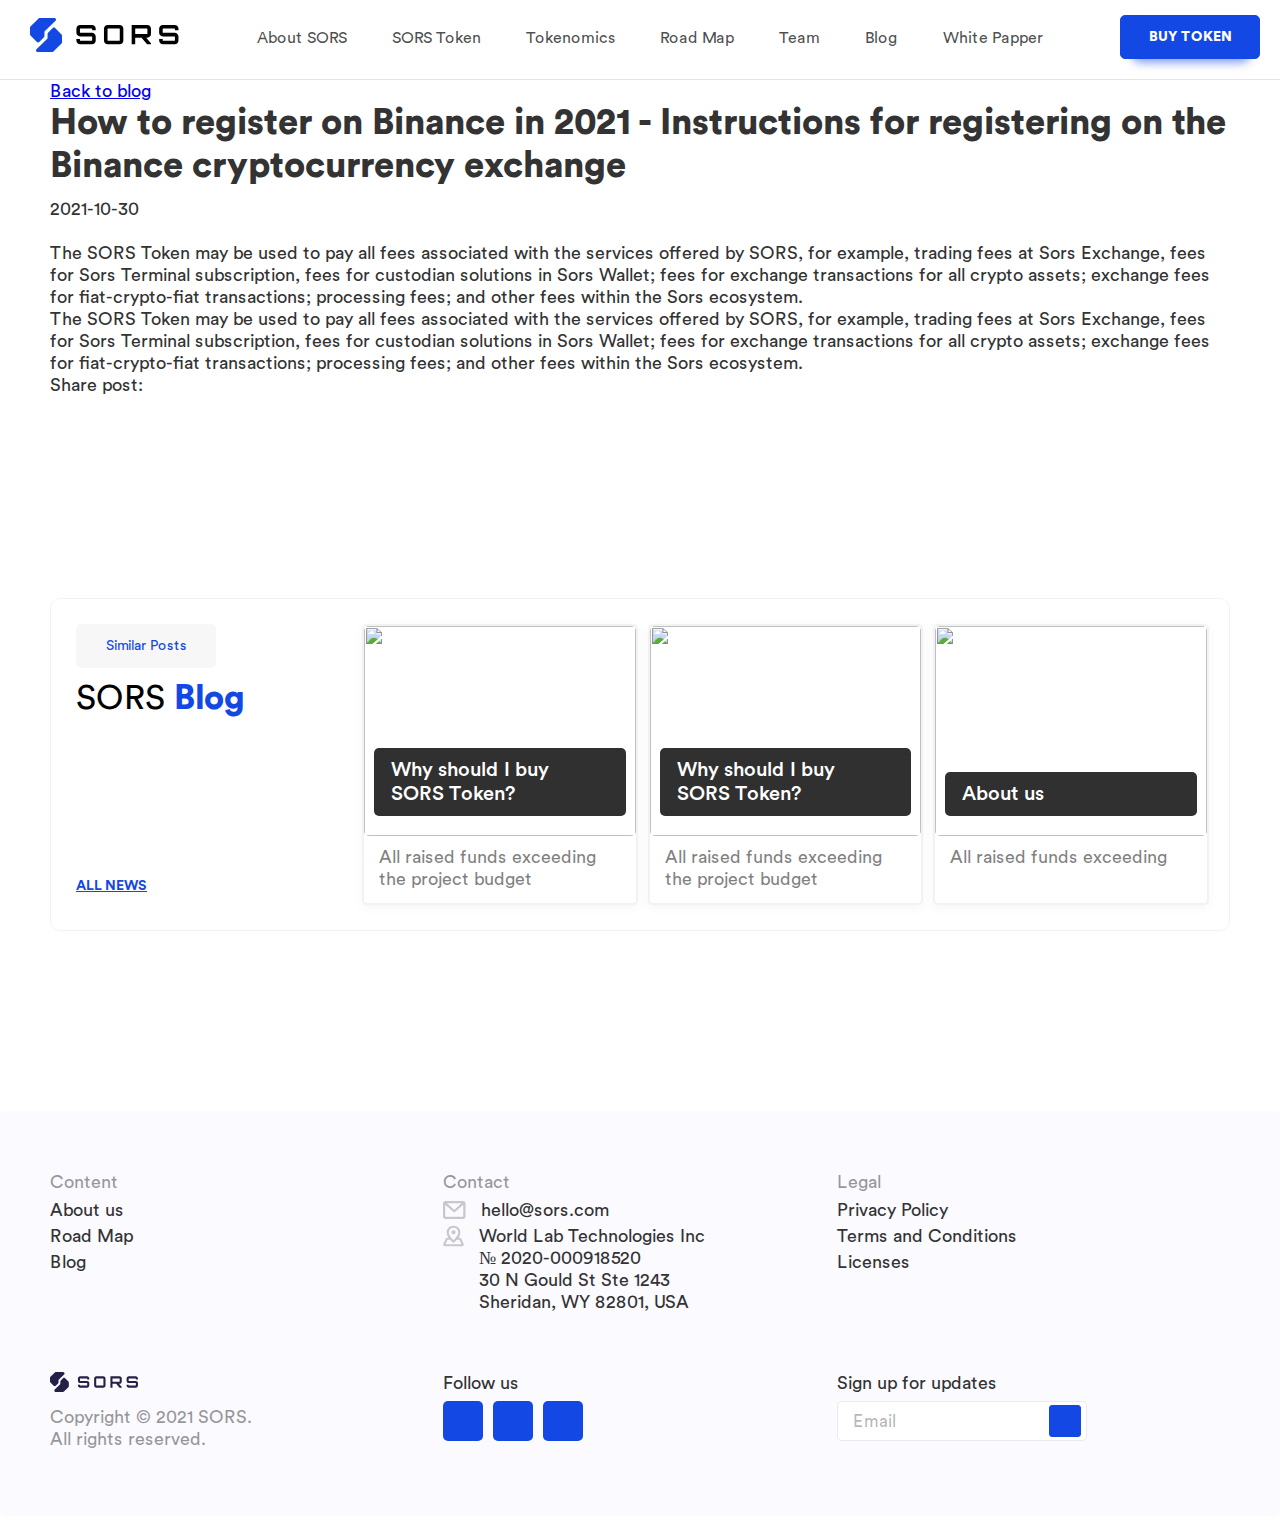
==== commit 3052fa37: "License page, Updates" ====
--- a/blog-post.html
+++ b/blog-post.html
@@ -4,7 +4,7 @@
     <meta charset="UTF-8" />
     <meta http-equiv="X-UA-Compatible" content="IE=edge" />
     <meta name="viewport" content="width=device-width, initial-scale=1.0" />
-    <title>SORS Capital - Post</title>
+    <title>SORS - Post</title>
     <link rel="stylesheet" href="./styles/font.css" />
     <link rel="stylesheet" href="./styles/layout.css" />
     <link rel="stylesheet" href="./styles/blog.css" />
@@ -52,37 +52,28 @@
 
         <nav class="header-nav">
           <ul class="header-nav_cont">
-            <li class="nav-cont_link"><a href="#what-is">About SORS</a></li>
-            <li class="nav-cont_link"><a href="#sors-token">SORS Token</a></li>
-            <li class="nav-cont_link"><a href="#tokenomics">Tokenomics</a></li>
-            <li class="nav-cont_link"><a href="#road-map">Road Map</a></li>
-            <li class="nav-cont_link"><a href="#team">Team</a></li>
+            <li class="nav-cont_link">
+              <a href="./index.html#what-is">About SORS</a>
+            </li>
+            <li class="nav-cont_link">
+              <a href="./index.html#sors-token">SORS Token</a>
+            </li>
+            <li class="nav-cont_link">
+              <a href="./index.html#tokenomics">Tokenomics</a>
+            </li>
+            <li class="nav-cont_link">
+              <a href="./index.html#road-map">Road Map</a>
+            </li>
+            <li class="nav-cont_link"><a href="./index.html#team">Team</a></li>
             <li class="nav-cont_link"><a href="./blog.html">Blog</a></li>
             <li class="nav-cont_link"><a href="">White Papper</a></li>
           </ul>
-          <div class="nav-lang">
-            <div class="nav-active_lang">
-              <img src="./icons/icon-eng.png" alt="" />
-            </div>
-            <div class="nav-lang_list">
-              <img src="./icons/icon-eng.png" alt="" />
-              <img src="./icons/icon-eng.png" alt="" />
-            </div>
-          </div>
         </nav>
 
         <div class="heaader-controls">
           <a href="" class="button button-blue">Buy Token</a>
         </div>
-        <div class="nav-lang_mobile">
-          <div class="nav-active_lang">
-            <img src="./icons/icon-eng.png" alt="" />
-          </div>
-          <div class="nav-lang_list">
-            <img src="./icons/icon-eng.png" alt="" />
-            <img src="./icons/icon-eng.png" alt="" />
-          </div>
-        </div>
+        <div class="nav-lang_mobile"></div>
       </div>
     </header>
 
@@ -109,8 +100,8 @@
             <div class="post-media_text">
               <p>
                 The SORS Token may be used to pay all fees associated with the
-                services offered by SORS Capital, for example, trading fees at
-                Sors Exchange, fees for Sors Terminal subscription, fees for
+                services offered by SORS, for example, trading fees at Sors
+                Exchange, fees for Sors Terminal subscription, fees for
                 custodian solutions in Sors Wallet; fees for exchange
                 transactions for all crypto assets; exchange fees for
                 fiat-crypto-fiat transactions; processing fees; and other fees
@@ -118,8 +109,8 @@
               </p>
               <p>
                 The SORS Token may be used to pay all fees associated with the
-                services offered by SORS Capital, for example, trading fees at
-                Sors Exchange, fees for Sors Terminal subscription, fees for
+                services offered by SORS, for example, trading fees at Sors
+                Exchange, fees for Sors Terminal subscription, fees for
                 custodian solutions in Sors Wallet; fees for exchange
                 transactions for all crypto assets; exchange fees for
                 fiat-crypto-fiat transactions; processing fees; and other fees
@@ -201,38 +192,56 @@
       <div class="container">
         <div class="footer-navigation">
           <div class="footer-nav_col">
-            <p class="nav-col_title">Products</p>
+            <p class="nav-col_title">Content</p>
             <a href="" class="nav-col_link">About us</a>
+            <a href="" class="nav-col_link">Road Map</a>
             <a href="" class="nav-col_link">Blog</a>
-            <a href="" class="nav-col_link">Media Center</a>
           </div>
 
           <div class="footer-nav_col">
-            <p class="nav-col_title">Help</p>
-            <a href="" class="nav-col_link">Help Center</a>
-            <a href="" class="nav-col_link">Apply to list</a>
-            <a href="" class="nav-col_link">Contacts</a>
+            <p class="nav-col_title">Contact</p>
+            <a
+              href="mailto:hello@sors.com"
+              class="nav-col_link d-flex a-center"
+            >
+              <img src="./icons/icon-mail.svg" alt="" class="mr-15" />
+              hello@sors.com
+            </a>
+            <div class="d-flex">
+              <img
+                src="./icons/icon-tag.svg"
+                alt=""
+                height="22"
+                class="mr-15"
+              />
+              <p class="nav-col_link">
+                World Lab Technologies Inc <br />
+                № 2020-000918520 <br />
+                30 N Gould St Ste 1243 <br />
+                Sheridan, WY 82801, USA
+              </p>
+            </div>
           </div>
 
           <div class="footer-nav_col">
-            <p class="nav-col_title">Other</p>
+            <p class="nav-col_title">Legal</p>
             <a href="" class="nav-col_link">Privacy Policy</a>
             <a href="" class="nav-col_link">Terms and Conditions</a>
-            <a href="" class="nav-col_link">Borrow Terms</a>
+            <a href="./license.html" class="nav-col_link">Licenses</a>
           </div>
         </div>
 
         <div class="footer-info">
-          <div class="footer-info_col">
+          <div class="footer-info_col copy-rights">
             <div class="footer-logo">
               <img src="./images/logo_v4.svg" alt="" loading="lazy" />
             </div>
             <p class="nav-col_title">
-              Copyright © 2021 SORS Capital.<br />All rights reserved.
+              Copyright © 2021 SORS.<br />All rights reserved.
             </p>
           </div>
 
-          <div class="footer-info_col">
+          <div class="footer-info_col col1">
             <p class="info-col_title">Follow us</p>
             <div class="footer-social">
               <a href="" target="_blank" rel="noopener">
@@ -247,7 +256,7 @@
             </div>
           </div>
 
-          <div class="footer-info_col">
+          <div class="footer-info_col col2">
             <p class="info-col_title">Sign up for updates</p>
 
             <form>
--- a/styles/layout.css
+++ b/styles/layout.css
@@ -127,6 +127,15 @@
   grid-template-columns: repeat(3, 1fr);
 }
 
+.grid-2 {
+  display: grid;
+  grid-template-columns: repeat(2, 1fr);
+}
+
+.gap-20 {
+  gap: 20px;
+}
+
 .gap-40 {
   gap: 40px;
 }
@@ -167,6 +176,14 @@
   margin-bottom: 75px;
 }
 
+.mr-15 {
+  margin-right: 15px;
+}
+
+.ml-15 {
+  margin-left: 15px;
+}
+
 @media screen and (max-width: 1024px) {
   .container {
     max-width: 100%;
--- a/styles/style.css
+++ b/styles/style.css
@@ -78,6 +78,7 @@
   box-sizing: border-box;
   background: #ffffff;
   border-bottom: 1px solid rgba(0, 0, 0, 0.1);
+  z-index: 100;
 }
 
 .header-container {
@@ -261,6 +262,10 @@
   .header-mobile_menu,
   .nav-lang_mobile {
     display: block;
+  }
+
+  .nav-lang_mobile {
+    width: 40px;
   }
 }
 
@@ -387,7 +392,7 @@
   position: relative;
   width: 100%;
   padding: 70px 0;
-  background: #1f1952;
+  background: #211d55;
 }
 
 .timer-block_grid {
@@ -495,6 +500,14 @@
 }
 
 @media screen and (max-width: 1024px) {
+  .timer-block {
+    padding: 70px 0 0;
+  }
+
+  .timer-block.timer-block_v2 {
+    padding: 70px 0;
+  }
+
   .timer-block_grid {
     grid-template-columns: 1fr;
     gap: 45px;
@@ -502,20 +515,23 @@
 
   .timer-back {
     position: relative;
-    height: 128px;
+    height: 235px;
   }
 
   .timer-back_hold {
-    height: 225px;
+    bottom: 0;
+    height: auto;
     align-items: flex-start;
   }
-  .timer-back_hold img {
-    width: 300px;
+
+  .timer-back_hold video {
+    width: 270px;
   }
 
   .mobile-coin {
     display: block;
   }
+
   .mobile-hide {
     display: none;
   }
@@ -763,17 +779,23 @@
   .tw-g_center {
     grid-area: phone;
     height: 400px;
+    width: 300px;
+    margin: 0 auto;
+    align-items: center;
   }
   .tw-g_center .tw-g_img {
-    left: -10px;
+    left: 50%;
+    transform: translateX(-49%);
   }
   .tw-g_graph {
     bottom: 75px;
-    left: 10px;
+    left: auto;
+    margin-right: 42px;
   }
   .tw-g_center .tw-g_perc {
     padding: 5px 10px;
-    right: 0px;
+    margin-left: 159px;
+    right: auto;
     top: 91px;
   }
   .tw-g_right {
@@ -974,15 +996,6 @@
   bottom: -105px;
   left: 230px;
   z-index: -1;
-}
-
-.token-coin2 {
-  position: absolute;
-  top: -89px;
-  left: 32%;
-  z-index: 1;
-  transform: rotateZ(
-346deg);
 }
 
 .token-coin3 {
@@ -1086,6 +1099,15 @@
   color: #1a368b;
 }
 
+.token-coin2 {
+  position: absolute;
+  top: 10px;
+  left: 5px;
+  width: 105px;
+  z-index: 1;
+  transform: rotateZ(346deg);
+}
+
 @media screen and (max-width: 1024px) {
   .token-distr {
     padding: 150px 0;
@@ -1128,6 +1150,12 @@
     transform: translateX(-50%);
   }
 
+  .token-capitalization .token-coin2 {
+    width: 112px;
+    top: -19px;
+    left: 0%;
+  }
+
   .token-capitalization img {
     width: 100%;
   }
@@ -1146,12 +1174,6 @@
 
   .token-coin3 {
     display: none;
-  }
-
-  .token-coin2 {
-    width: 112px;
-    top: -34px;
-    left: 0%;
   }
 
   .token-coin3 {
@@ -1511,6 +1533,7 @@
   .timer-block_v3 {
     padding: 70px 0;
     height: auto;
+    overflow: hidden;
   }
   .timer-block_v3 .timed-button {
     display: none;
@@ -1521,6 +1544,9 @@
   .timer-block_v3 .timer-back_hold {
     height: 236px;
     bottom: -111px;
+  }
+  .timer-block_v3 .timer-back_hold img {
+    width: 100%;
   }
 }
 
@@ -1588,6 +1614,12 @@
   justify-content: center;
 }
 
+@supports (-webkit-touch-callout: none) and (not (translate: none)) {
+  .footer-social a:not(:last-child) {
+    margin-right: 5%;
+  }
+}
+
 .button-input .button-icon {
   position: absolute;
   right: 6px;
@@ -1628,3 +1660,53 @@
   height: 600px;
   width: 600px;
 }
+
+.license-page {
+  min-height: calc(100vh - 200px);
+}
+
+.license-page .blog-post_bg {
+  height: 300px;
+}
+
+.license-title {
+  width: 100%;
+  text-align: center;
+  margin-bottom: 55px;
+}
+
+.license-title_text {
+  font-size: 34px;
+  font-style: 700px;
+  color: #ffffff;
+}
+
+.license-item {
+  position: relative;
+  padding: 30px 30px 22px;
+  display: flex;
+  align-items: flex-start;
+  background: #ffffff;
+  box-shadow: 0px 5px 20px rgba(84, 84, 84, 0.05);
+  border-radius: 5px;
+}
+
+.license-item_image {
+  flex-shrink: 0;
+  margin-right: 30px;
+  border: 1px solid rgba(0, 0, 0, 0.1);
+  box-sizing: border-box;
+  border-radius: 5px;
+  overflow: hidden;
+}
+
+.license-desc_title {
+  font-size: 20px;
+  font-weight: 500;
+}
+
+.license-desc_link {
+  font-size: 16px;
+  color: #3f6ae6;
+  text-decoration: none;
+}
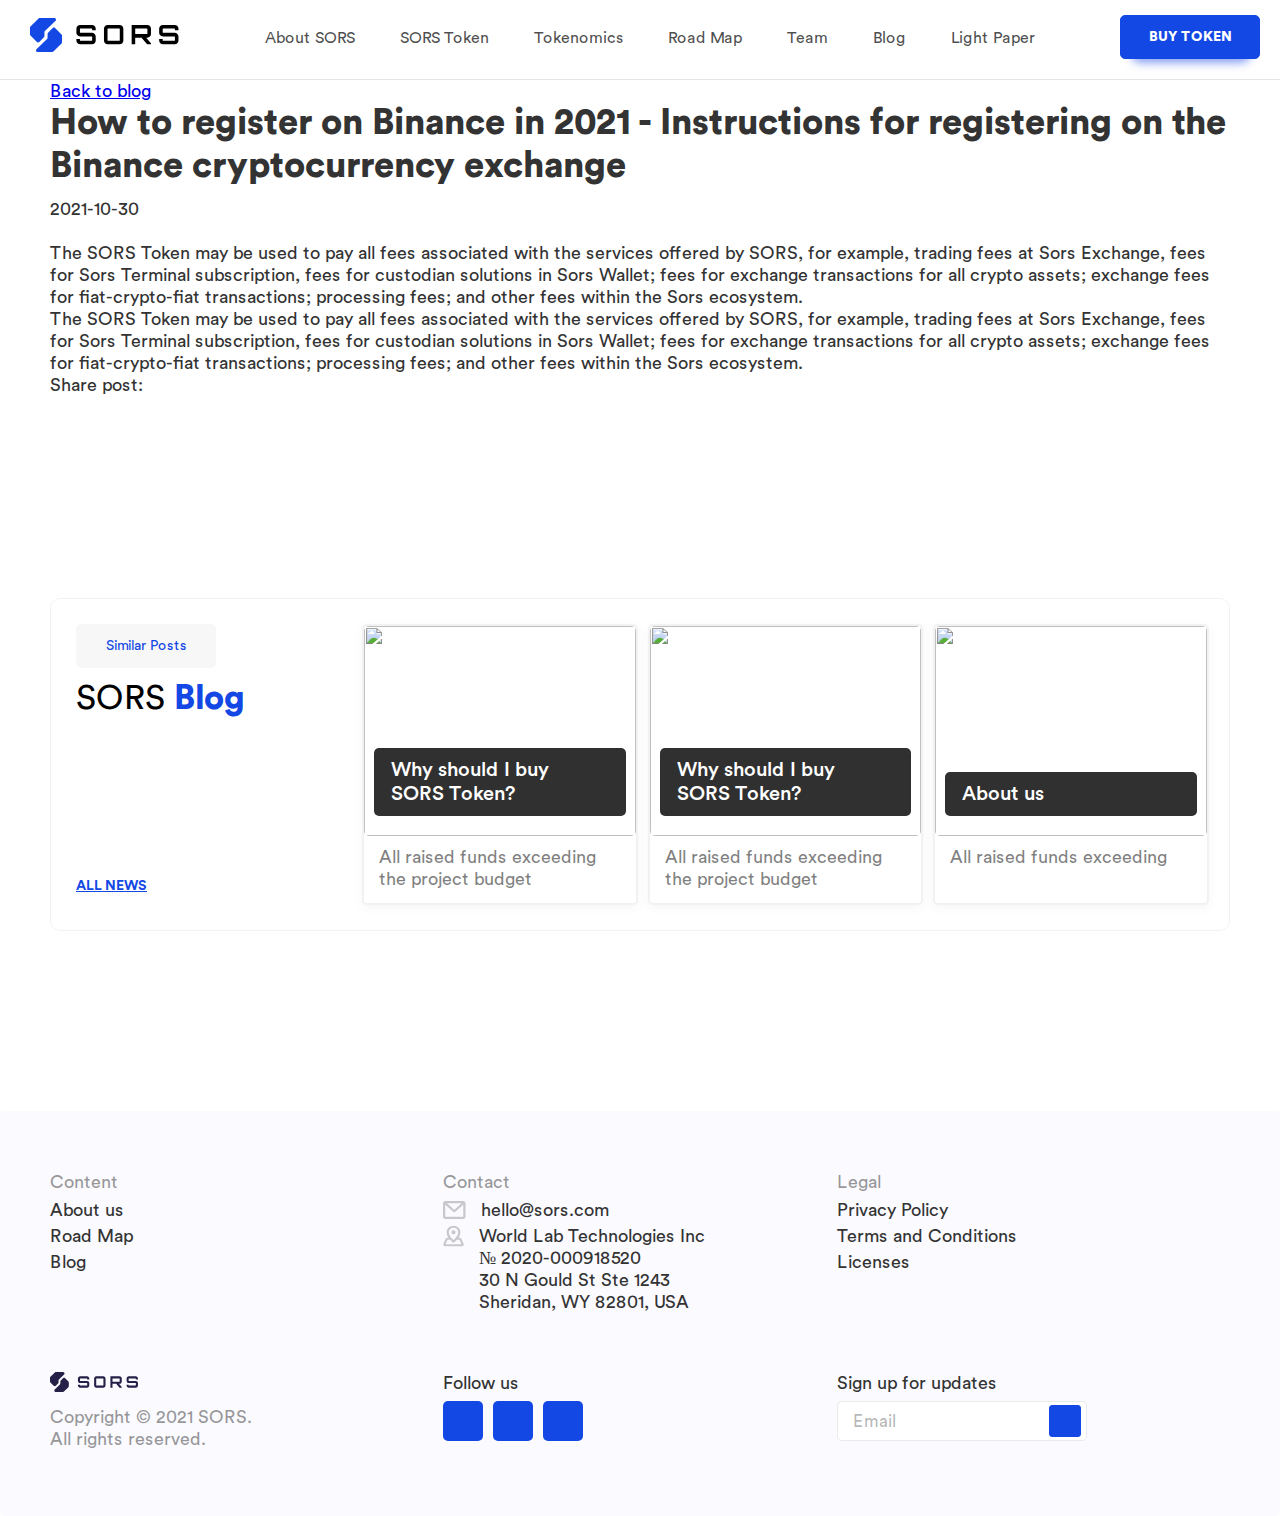
==== commit 105f17d7: "Content change v5" ====
--- a/blog-post.html
+++ b/blog-post.html
@@ -4,7 +4,8 @@
     <meta charset="UTF-8" />
     <meta http-equiv="X-UA-Compatible" content="IE=edge" />
     <meta name="viewport" content="width=device-width, initial-scale=1.0" />
-    <title>SORS - Post</title>
+    <title>Crypto starts here</title>
+    <link rel="shortcut icon" href="./favicon.png" type="image/x-icon">
     <link rel="stylesheet" href="./styles/font.css" />
     <link rel="stylesheet" href="./styles/layout.css" />
     <link rel="stylesheet" href="./styles/blog.css" />
@@ -33,7 +34,7 @@
                   <a href="./index.html#team">Team</a>
                 </li>
                 <li class="nav-cont_link"><a href="./blog.html">Blog</a></li>
-                <li class="nav-cont_link"><a href="">White Papper</a></li>
+                <li class="nav-cont_link"><a href="">Light Paper</a></li>
               </ul>
 
               <a href="" class="button button-blue">Buy token</a>
@@ -66,7 +67,7 @@
             </li>
             <li class="nav-cont_link"><a href="./index.html#team">Team</a></li>
             <li class="nav-cont_link"><a href="./blog.html">Blog</a></li>
-            <li class="nav-cont_link"><a href="">White Papper</a></li>
+            <li class="nav-cont_link"><a href="">Light Paper</a></li>
           </ul>
         </nav>
 
--- a/styles/font.css
+++ b/styles/font.css
@@ -20,6 +20,7 @@
         url('../fonts/CircularStd-Black.ttf') format('truetype');
     font-weight: 900;
     font-style: normal;
+    font-display: fallback;
 }
 
 @font-face {
@@ -32,6 +33,7 @@
         url('../fonts/CircularStd-Medium.ttf') format('truetype');
     font-weight: 500;
     font-style: normal;
+    font-display: fallback;
 }
 
 @font-face {
@@ -44,6 +46,7 @@
         url('../fonts/CircularStd-Bold.ttf') format('truetype');
     font-weight: 600;
     font-style: normal;
+    font-display: fallback;
 }
 
 @font-face {
@@ -92,5 +95,6 @@
         url('../fonts/CircularStd-Book.ttf') format('truetype');
     font-weight: 400;
     font-style: normal;
+    font-display: fallback;
 }
 
--- a/styles/layout.css
+++ b/styles/layout.css
@@ -191,7 +191,8 @@
     box-sizing: border-box;
   }
 
-  .grid-3 {
+  .grid-3,
+  .grid-2 {
     grid-template-columns: 1fr;
   }
 }
--- a/styles/style.css
+++ b/styles/style.css
@@ -526,6 +526,7 @@
 
   .timer-back_hold video {
     width: 270px;
+    mix-blend-mode: lighten;
   }
 
   .mobile-coin {
@@ -794,7 +795,7 @@
   }
   .tw-g_center .tw-g_perc {
     padding: 5px 10px;
-    margin-left: 159px;
+    left: 159px;
     right: auto;
     top: 91px;
   }
@@ -1588,6 +1589,7 @@
   margin-bottom: 4px;
   color: #333333;
   text-decoration: none;
+  white-space: nowrap;
 }
 
 .footer-logo {
@@ -1710,3 +1712,10 @@
   color: #3f6ae6;
   text-decoration: none;
 }
+
+@media screen and (max-width: 1024px) {
+  .license-item {
+    flex-direction: column;
+    align-items: center;
+  }
+}
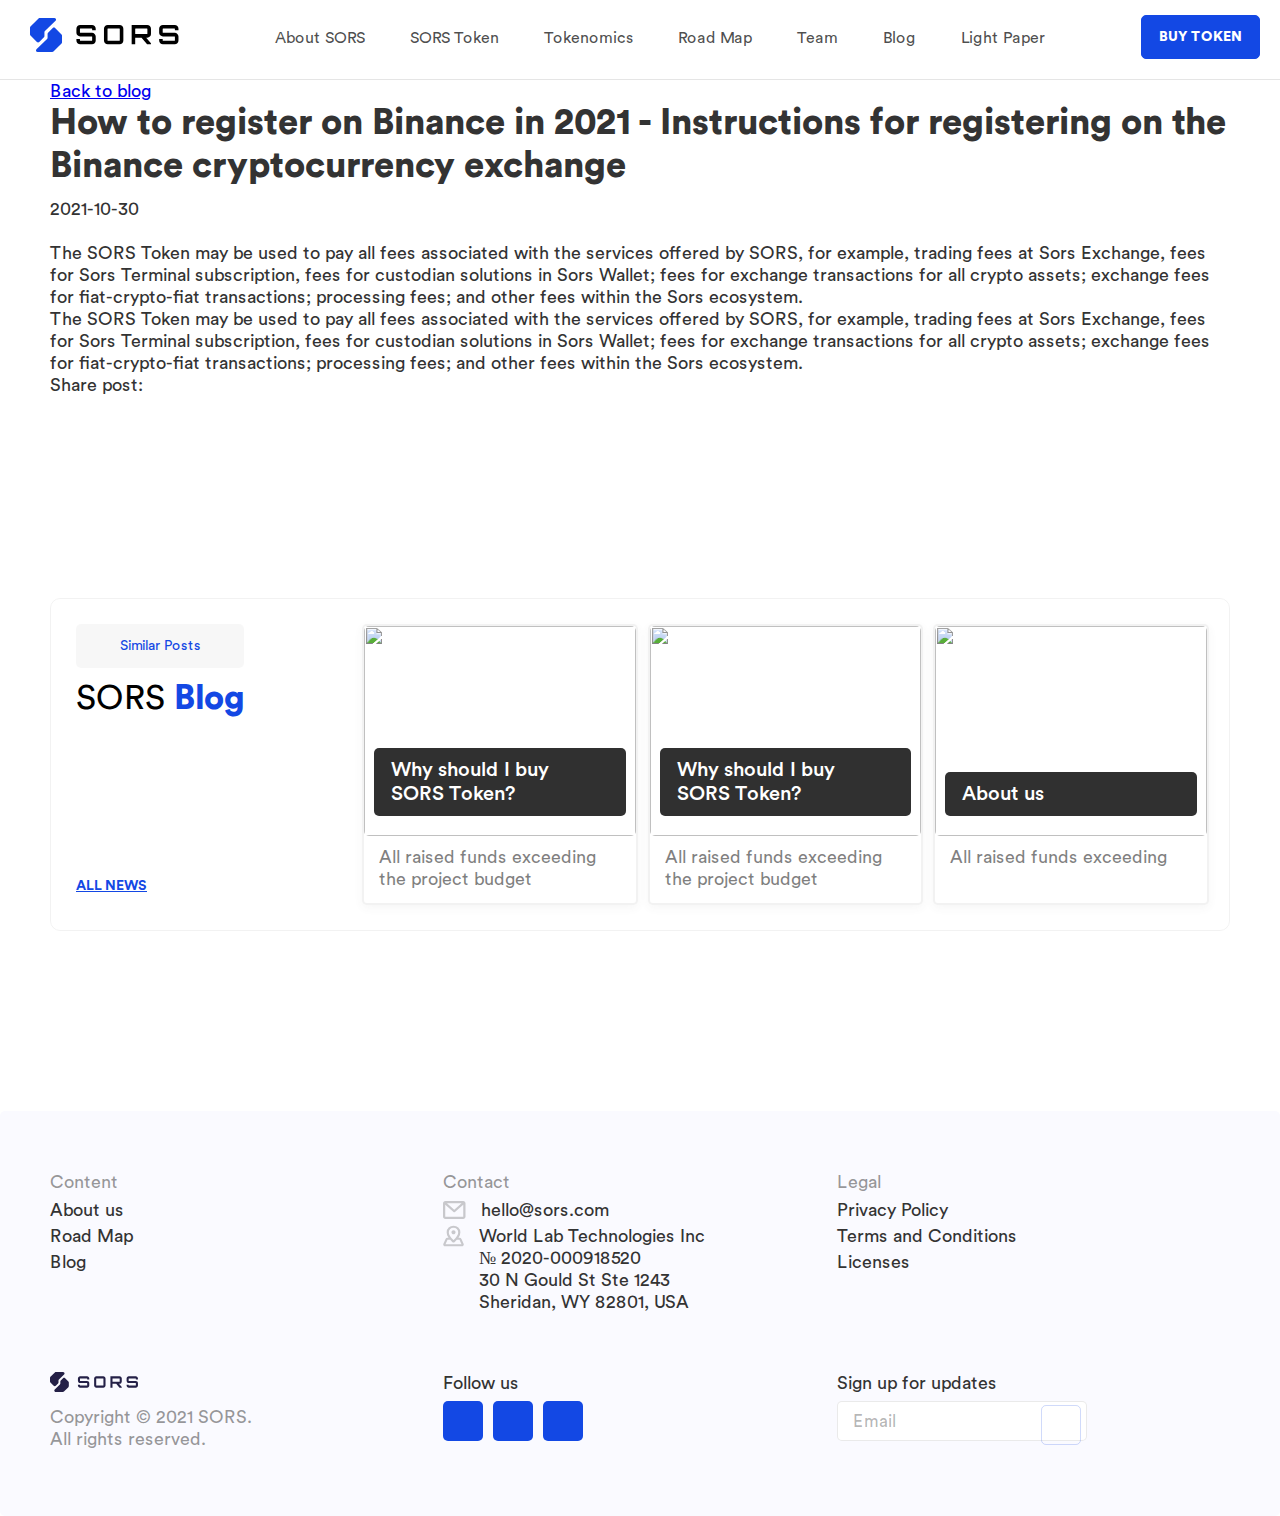
==== commit 6b0735eb: "Changes from server" ====
--- a/blog-post.html
+++ b/blog-post.html
@@ -1,306 +1,293 @@
 <!DOCTYPE html>
 <html lang="en">
-  <head>
-    <meta charset="UTF-8" />
-    <meta http-equiv="X-UA-Compatible" content="IE=edge" />
-    <meta name="viewport" content="width=device-width, initial-scale=1.0" />
-    <title>Crypto starts here</title>
-    <link rel="shortcut icon" href="./favicon.png" type="image/x-icon">
-    <link rel="stylesheet" href="./styles/font.css" />
-    <link rel="stylesheet" href="./styles/layout.css" />
-    <link rel="stylesheet" href="./styles/blog.css" />
-    <link rel="stylesheet" href="./styles/style.css" />
-  </head>
-  <body>
-    <header>
-      <div class="header-container">
-        <div class="header-mobile_menu">
-          <div class="mobile-sidebar" id="mobile-menu">
-            <div class="mobile-sidebar_container">
-              <ul class="header-nav_cont">
-                <li class="nav-cont_link">
-                  <a href="./index.html#what-is">About SORS</a>
-                </li>
-                <li class="nav-cont_link">
-                  <a href="./index.html#sors-token">SORS Token</a>
-                </li>
-                <li class="nav-cont_link">
-                  <a href="./index.html#tokenomics">Tokenomics</a>
-                </li>
-                <li class="nav-cont_link">
-                  <a href="./index.html#road-map">Road Map</a>
-                </li>
-                <li class="nav-cont_link">
-                  <a href="./index.html#team">Team</a>
-                </li>
-                <li class="nav-cont_link"><a href="./blog.html">Blog</a></li>
-                <li class="nav-cont_link"><a href="">Light Paper</a></li>
-              </ul>
-
-              <a href="" class="button button-blue">Buy token</a>
-            </div>
-          </div>
-          <div class="menu-button" id="mobile-button">
-            <span></span>
-            <span></span>
-            <span></span>
-          </div>
-        </div>
-
-        <a href="./index.html" class="header-logo">
-          <img src="./images/logo.svg" alt="" />
+
+<head>
+  <meta charset="UTF-8" />
+  <meta http-equiv="X-UA-Compatible" content="IE=edge" />
+  <meta name="viewport" content="width=device-width, initial-scale=1.0" />
+  <title>SORS - Crypto starts here</title>
+  <link rel="shortcut icon" href="./favicon.png" type="image/x-icon">
+  <link rel="stylesheet" href="./styles/font.css" />
+  <link rel="stylesheet" href="./styles/layout.css" />
+  <link rel="stylesheet" href="./styles/blog.css" />
+  <link rel="stylesheet" href="./styles/style.css" />
+</head>
+
+<body>
+  <header>
+    <div class="header-container">
+      <div class="header-mobile_menu">
+        <div class="mobile-sidebar" id="mobile-menu">
+          <div class="mobile-sidebar_container">
+            <ul class="header-nav_cont">
+              <li class="nav-cont_link">
+                <a href="./index.html#what-is">About SORS</a>
+              </li>
+              <li class="nav-cont_link">
+                <a href="./index.html#sors-token">SORS Token</a>
+              </li>
+              <li class="nav-cont_link">
+                <a href="./index.html#tokenomics">Tokenomics</a>
+              </li>
+              <li class="nav-cont_link">
+                <a href="./index.html#road-map">Road Map</a>
+              </li>
+              <li class="nav-cont_link">
+                <a href="./index.html#team">Team</a>
+              </li>
+              <li class="nav-cont_link"><a href="./blog.html">Blog</a></li>
+              <li class="nav-cont_link"><a href="">Light Paper</a></li>
+            </ul>
+
+            <a href="" class="button button-blue">Buy token</a>
+          </div>
+        </div>
+        <div class="menu-button" id="mobile-button">
+          <span></span>
+          <span></span>
+          <span></span>
+        </div>
+      </div>
+
+      <a href="./index.html" class="header-logo">
+        <img src="./images/logo.svg" alt="" />
+      </a>
+
+      <nav class="header-nav">
+        <ul class="header-nav_cont">
+          <li class="nav-cont_link">
+            <a href="./index.html#what-is">About SORS</a>
+          </li>
+          <li class="nav-cont_link">
+            <a href="./index.html#sors-token">SORS Token</a>
+          </li>
+          <li class="nav-cont_link">
+            <a href="./index.html#tokenomics">Tokenomics</a>
+          </li>
+          <li class="nav-cont_link">
+            <a href="./index.html#road-map">Road Map</a>
+          </li>
+          <li class="nav-cont_link"><a href="./index.html#team">Team</a></li>
+          <li class="nav-cont_link"><a href="./blog.html">Blog</a></li>
+          <li class="nav-cont_link"><a href="">Light Paper</a></li>
+        </ul>
+      </nav>
+
+      <div class="heaader-controls">
+        <a href="" class="button button-blue">Buy Token</a>
+      </div>
+      <div class="nav-lang_mobile"></div>
+    </div>
+  </header>
+
+  <div class="blog-post">
+    <div class="blog-post_bg"></div>
+    <div class="container">
+      <div class="return-link">
+        <a href="./blog.html">Back to blog</a>
+      </div>
+
+      <div class="post-title">
+        <h1 class="post-title_text mb-10">
+          How to register on Binance in 2021 - Instructions for registering on
+          the Binance cryptocurrency exchange
+        </h1>
+        <span class="post-title_date">2021-10-30</span>
+      </div>
+
+      <div class="post-media">
+        <div class="post-media_content">
+          <div class="post-image">
+            <img src="./images/blog/blog_bg-big.jpeg" alt="" />
+          </div>
+          <div class="post-media_text">
+            <p>
+              The SORS Token may be used to pay all fees associated with the
+              services offered by SORS, for example, trading fees at Sors
+              Exchange, fees for Sors Terminal subscription, fees for
+              custodian solutions in Sors Wallet; fees for exchange
+              transactions for all crypto assets; exchange fees for
+              fiat-crypto-fiat transactions; processing fees; and other fees
+              within the Sors ecosystem.
+            </p>
+            <p>
+              The SORS Token may be used to pay all fees associated with the
+              services offered by SORS, for example, trading fees at Sors
+              Exchange, fees for Sors Terminal subscription, fees for
+              custodian solutions in Sors Wallet; fees for exchange
+              transactions for all crypto assets; exchange fees for
+              fiat-crypto-fiat transactions; processing fees; and other fees
+              within the Sors ecosystem.
+            </p>
+          </div>
+        </div>
+
+        <div class="post-media_social">
+          <p class="media-social_title">Share post:</p>
+          <div class="d-flex">
+            <a href="" target="_blank" rel="noopener">
+              <img src="./icons/icon-telegram.svg" alt="" />
+            </a>
+            <a href="" target="_blank" rel="noopener">
+              <img src="./icons/icon-facebook.svg" alt="" />
+            </a>
+            <a href="" target="_blank" rel="noopener">
+              <img src="./icons/icon-twitter.svg" alt="" />
+            </a>
+          </div>
+        </div>
+      </div>
+    </div>
+  </div>
+
+  <div class="blog-block">
+    <div class="container">
+      <div class="blog-container">
+        <div class="blog-control">
+          <div>
+            <a href="./blog.html" class="button button-grey mb-10">Similar Posts</a>
+            <h3 class="blog-title">
+              SORS <span class="text-blue fw-700">Blog</span>
+            </h3>
+          </div>
+
+          <a href="./blog.html" class="blog-link">All News</a>
+        </div>
+
+        <a href="./blog.html" class="blog-card">
+          <div class="blog-content">
+            <img src="./images/blog/blog_bg1.png" alt="" loading="lazy" />
+            <div class="blog-content_title">
+              <span>Why should I buy SORS Token?</span>
+            </div>
+          </div>
+          <p class="blog-content_description">
+            All raised funds exceeding the project budget
+          </p>
         </a>
-
-        <nav class="header-nav">
-          <ul class="header-nav_cont">
-            <li class="nav-cont_link">
-              <a href="./index.html#what-is">About SORS</a>
-            </li>
-            <li class="nav-cont_link">
-              <a href="./index.html#sors-token">SORS Token</a>
-            </li>
-            <li class="nav-cont_link">
-              <a href="./index.html#tokenomics">Tokenomics</a>
-            </li>
-            <li class="nav-cont_link">
-              <a href="./index.html#road-map">Road Map</a>
-            </li>
-            <li class="nav-cont_link"><a href="./index.html#team">Team</a></li>
-            <li class="nav-cont_link"><a href="./blog.html">Blog</a></li>
-            <li class="nav-cont_link"><a href="">Light Paper</a></li>
-          </ul>
-        </nav>
-
-        <div class="heaader-controls">
-          <a href="" class="button button-blue">Buy Token</a>
-        </div>
-        <div class="nav-lang_mobile"></div>
-      </div>
-    </header>
-
-    <div class="blog-post">
-      <div class="blog-post_bg"></div>
-      <div class="container">
-        <div class="return-link">
-          <a href="./blog.html">Back to blog</a>
-        </div>
-
-        <div class="post-title">
-          <h1 class="post-title_text mb-10">
-            How to register on Binance in 2021 - Instructions for registering on
-            the Binance cryptocurrency exchange
-          </h1>
-          <span class="post-title_date">2021-10-30</span>
-        </div>
-
-        <div class="post-media">
-          <div class="post-media_content">
-            <div class="post-image">
-              <img src="./images/blog/blog_bg-big.jpeg" alt="" />
-            </div>
-            <div class="post-media_text">
-              <p>
-                The SORS Token may be used to pay all fees associated with the
-                services offered by SORS, for example, trading fees at Sors
-                Exchange, fees for Sors Terminal subscription, fees for
-                custodian solutions in Sors Wallet; fees for exchange
-                transactions for all crypto assets; exchange fees for
-                fiat-crypto-fiat transactions; processing fees; and other fees
-                within the Sors ecosystem.
-              </p>
-              <p>
-                The SORS Token may be used to pay all fees associated with the
-                services offered by SORS, for example, trading fees at Sors
-                Exchange, fees for Sors Terminal subscription, fees for
-                custodian solutions in Sors Wallet; fees for exchange
-                transactions for all crypto assets; exchange fees for
-                fiat-crypto-fiat transactions; processing fees; and other fees
-                within the Sors ecosystem.
-              </p>
-            </div>
-          </div>
-
-          <div class="post-media_social">
-            <p class="media-social_title">Share post:</p>
-            <div class="d-flex">
-              <a href="" target="_blank" rel="noopener">
-                <img src="./icons/icon-telegram.svg" alt="" />
-              </a>
-              <a href="" target="_blank" rel="noopener">
-                <img src="./icons/icon-facebook.svg" alt="" />
-              </a>
-              <a href="" target="_blank" rel="noopener">
-                <img src="./icons/icon-twitter.svg" alt="" />
-              </a>
-            </div>
-          </div>
-        </div>
-      </div>
-    </div>
-
-    <div class="blog-block">
-      <div class="container">
-        <div class="blog-container">
-          <div class="blog-control">
-            <div>
-              <a href="./blog.html" class="button button-grey mb-10"
-                >Similar Posts</a
-              >
-              <h3 class="blog-title">
-                SORS <span class="text-blue fw-700">Blog</span>
-              </h3>
-            </div>
-
-            <a href="./blog.html" class="blog-link">All News</a>
-          </div>
-
-          <a href="./blog.html" class="blog-card">
-            <div class="blog-content">
-              <img src="./images/blog/blog_bg1.png" alt="" loading="lazy" />
-              <div class="blog-content_title">
-                <span>Why should I buy SORS Token?</span>
-              </div>
-            </div>
-            <p class="blog-content_description">
-              All raised funds exceeding the project budget
+        <a href="./blog.html" class="blog-card">
+          <div class="blog-content">
+            <img src="./images/blog/blog_bg2.png" alt="" loading="lazy" />
+            <div class="blog-content_title">
+              <span>Why should I buy SORS Token?</span>
+            </div>
+          </div>
+          <p class="blog-content_description">
+            All raised funds exceeding the project budget
+          </p>
+        </a>
+        <a href="./blog.html" class="blog-card">
+          <div class="blog-content">
+            <img src="./images/blog/blog_bg3.png" alt="" loading="lazy" />
+            <div class="blog-content_title">
+              <span>About us</span>
+            </div>
+          </div>
+          <p class="blog-content_description">All raised funds exceeding</p>
+        </a>
+      </div>
+    </div>
+  </div>
+
+  <footer class="footer">
+    <div class="container">
+      <div class="footer-navigation">
+        <div class="footer-nav_col">
+          <p class="nav-col_title">Content</p>
+          <a href="" class="nav-col_link">About us</a>
+          <a href="" class="nav-col_link">Road Map</a>
+          <a href="" class="nav-col_link">Blog</a>
+        </div>
+
+        <div class="footer-nav_col">
+          <p class="nav-col_title">Contact</p>
+          <a href="mailto:hello@sors.com" class="nav-col_link d-flex a-center">
+            <img src="./icons/icon-mail.svg" alt="" class="mr-15" />
+            hello@sors.com
+          </a>
+          <div class="d-flex">
+            <img src="./icons/icon-tag.svg" alt="" height="22" class="mr-15" />
+            <p class="nav-col_link">
+              World Lab Technologies Inc <br />
+              № 2020-000918520 <br />
+              30 N Gould St Ste 1243 <br />
+              Sheridan, WY 82801, USA
             </p>
-          </a>
-          <a href="./blog.html" class="blog-card">
-            <div class="blog-content">
-              <img src="./images/blog/blog_bg2.png" alt="" loading="lazy" />
-              <div class="blog-content_title">
-                <span>Why should I buy SORS Token?</span>
-              </div>
-            </div>
-            <p class="blog-content_description">
-              All raised funds exceeding the project budget
-            </p>
-          </a>
-          <a href="./blog.html" class="blog-card">
-            <div class="blog-content">
-              <img src="./images/blog/blog_bg3.png" alt="" loading="lazy" />
-              <div class="blog-content_title">
-                <span>About us</span>
-              </div>
-            </div>
-            <p class="blog-content_description">All raised funds exceeding</p>
-          </a>
-        </div>
-      </div>
-    </div>
-
-    <footer class="footer">
-      <div class="container">
-        <div class="footer-navigation">
-          <div class="footer-nav_col">
-            <p class="nav-col_title">Content</p>
-            <a href="" class="nav-col_link">About us</a>
-            <a href="" class="nav-col_link">Road Map</a>
-            <a href="" class="nav-col_link">Blog</a>
-          </div>
-
-          <div class="footer-nav_col">
-            <p class="nav-col_title">Contact</p>
-            <a
-              href="mailto:hello@sors.com"
-              class="nav-col_link d-flex a-center"
-            >
-              <img src="./icons/icon-mail.svg" alt="" class="mr-15" />
-              hello@sors.com
-            </a>
-            <div class="d-flex">
-              <img
-                src="./icons/icon-tag.svg"
-                alt=""
-                height="22"
-                class="mr-15"
-              />
-              <p class="nav-col_link">
-                World Lab Technologies Inc <br />
-                № 2020-000918520 <br />
-                30 N Gould St Ste 1243 <br />
-                Sheridan, WY 82801, USA
-              </p>
-            </div>
-          </div>
-
-          <div class="footer-nav_col">
-            <p class="nav-col_title">Legal</p>
-            <a href="" class="nav-col_link">Privacy Policy</a>
-            <a href="" class="nav-col_link">Terms and Conditions</a>
-            <a href="./license.html" class="nav-col_link">Licenses</a>
-          </div>
-        </div>
-
-        <div class="footer-info">
-          <div class="footer-info_col copy-rights">
-            <div class="footer-logo">
-              <img src="./images/logo_v4.svg" alt="" loading="lazy" />
-            </div>
-            <p class="nav-col_title">
-              Copyright © 2021 SORS.<br />All rights reserved.
-            </p>
-          </div>
-
-          <div class="footer-info_col col1">
-            <p class="info-col_title">Follow us</p>
-            <div class="footer-social">
-              <a href="" target="_blank" rel="noopener">
-                <img src="./icons/icon-telegram.svg" alt="" />
-              </a>
-              <a href="" target="_blank" rel="noopener">
-                <img src="./icons/icon-facebook.svg" alt="" />
-              </a>
-              <a href="" target="_blank" rel="noopener">
-                <img src="./icons/icon-twitter.svg" alt="" />
-              </a>
-            </div>
-          </div>
-
-          <div class="footer-info_col col2">
-            <p class="info-col_title">Sign up for updates</p>
-
-            <form>
-              <div class="input-group button-input">
-                <input
-                  type="text"
-                  class="input"
-                  id="news-email"
-                  placeholder="Email"
-                  required
-                />
-                <button class="button button-icon" type="submit">
-                  <img src="./icons/icon-right.png" alt="" />
-                </button>
-              </div>
-            </form>
-          </div>
-        </div>
-      </div>
-    </footer>
-
-    <script>
-      const mobButton = document.getElementById("mobile-button");
-      const mobMenu = document.getElementById("mobile-menu");
-      const menuItems = document.querySelectorAll(".nav-cont_link");
-
-      function toggleMenu() {
-        if (mobMenu.classList.contains("showMenu")) {
-          mobMenu.classList.remove("showMenu");
-          mobButton.classList.remove("active");
-          document.body.style.overflow = "";
-        } else {
-          mobMenu.classList.add("showMenu");
-          mobButton.classList.add("active");
-          document.body.style.overflow = "hidden";
-        }
+          </div>
+        </div>
+
+        <div class="footer-nav_col">
+          <p class="nav-col_title">Legal</p>
+          <a href="" class="nav-col_link">Privacy Policy</a>
+          <a href="" class="nav-col_link">Terms and Conditions</a>
+          <a href="./license.html" class="nav-col_link">Licenses</a>
+        </div>
+      </div>
+
+      <div class="footer-info">
+        <div class="footer-info_col copy-rights">
+          <div class="footer-logo">
+            <img src="./images/logo_v4.svg" alt="" loading="lazy" />
+          </div>
+          <p class="nav-col_title">
+            Copyright © 2021 SORS.<br />All rights reserved.
+          </p>
+        </div>
+
+        <div class="footer-info_col col1">
+          <p class="info-col_title">Follow us</p>
+          <div class="footer-social">
+            <a href="" target="_blank" rel="noopener">
+              <img src="./icons/icon-telegram.svg" alt="" />
+            </a>
+            <a href="" target="_blank" rel="noopener">
+              <img src="./icons/icon-facebook.svg" alt="" />
+            </a>
+            <a href="" target="_blank" rel="noopener">
+              <img src="./icons/icon-twitter.svg" alt="" />
+            </a>
+          </div>
+        </div>
+
+        <div class="footer-info_col col2">
+          <p class="info-col_title">Sign up for updates</p>
+
+          <form>
+            <div class="input-group button-input">
+              <input type="text" class="input" id="news-email" placeholder="Email" required />
+              <button class="button button-icon" type="submit">
+                <img src="./icons/icon-right.png" alt="" />
+              </button>
+            </div>
+          </form>
+        </div>
+      </div>
+    </div>
+  </footer>
+
+  <script>
+    const mobButton = document.getElementById("mobile-button");
+    const mobMenu = document.getElementById("mobile-menu");
+    const menuItems = document.querySelectorAll(".nav-cont_link");
+
+    function toggleMenu() {
+      if (mobMenu.classList.contains("showMenu")) {
+        mobMenu.classList.remove("showMenu");
+        mobButton.classList.remove("active");
+        document.body.style.overflow = "";
+      } else {
+        mobMenu.classList.add("showMenu");
+        mobButton.classList.add("active");
+        document.body.style.overflow = "hidden";
       }
-
-      mobButton.addEventListener("click", toggleMenu);
-
-      menuItems.forEach(function (menuItem) {
-        menuItem.addEventListener("click", toggleMenu);
-      });
-    </script>
-  </body>
-</html>
+    }
+
+    mobButton.addEventListener("click", toggleMenu);
+
+    menuItems.forEach(function (menuItem) {
+      menuItem.addEventListener("click", toggleMenu);
+    });
+  </script>
+</body>
+
+</html>--- a/styles/layout.css
+++ b/styles/layout.css
@@ -3,6 +3,10 @@
   max-width: 1180px;
   margin: 0 auto;
   width: 100%;
+}
+
+.relative {
+  position: relative;
 }
 
 .input-group {
@@ -19,7 +23,7 @@
   padding: 10px 42px 8px 15px;
   font-size: 17px;
   font-weight: 400;
-  font-family: "Circular Std";
+  font-family: 'Circular Std';
   color: #000000;
 }
 
@@ -27,21 +31,140 @@
   color: rgba(0, 0, 0, 0.3);
 }
 
+.input-group label {
+  position: relative;
+  display: block;
+}
+
+.input-group label.required::after {
+  content: " *";
+  color: #F26A6A;
+}
+
+.input-group_flabel .input {
+  padding-right: 60px;
+}
+
+.input-flabel {
+  position: absolute;
+  right: 4px;
+  top: 4px;
+  height: 32px;
+  width: 52px;
+  background: #1348e4;
+  border-radius: 3px;
+  display: flex;
+  align-items: center;
+  justify-content: center;
+  font-weight: 900;
+  font-size: 14px;
+  text-transform: uppercase;
+  color: #ffffff;
+  cursor: pointer;
+}
+
+.input-flabel.input-flabel_drop {
+  width: auto;
+  padding: 0 10px;
+}
+
+.input-group.w-65p .input {
+  width: 65%;
+}
+
+.input-check {
+  position: absolute;
+  z-index: -1;
+  opacity: 0;
+}
+
+.check-v2 {
+  position: relative;
+  width: 20px;
+  height: 20px;
+  border: 1px solid rgba(0, 0, 0, 0.1);
+  border-radius: 5px;
+  opacity: 1;
+  z-index: 1;
+  opacity: 0.4;
+  cursor: pointer;
+}
+
+.check-v2:checked {
+  opacity: 1;
+}
+
+.input-group .label-check {
+  position: relative;
+  display: flex;
+  gap: 12px;
+  font-size: 16px;
+  color: rgba(51, 51, 51, 0.8);
+  cursor: pointer;
+  user-select: none;
+}
+
+.label-check::before {
+  content: '';
+  display: block;
+  width: 50px;
+  height: 30px;
+  background: rgba(19, 72, 228, 0.1);
+  border-radius: 25px;
+  z-index: 1;
+  flex-shrink: 0;
+  transition: 200ms ease-in-out;
+}
+
+.label-check::after {
+  content: '';
+  position: absolute;
+  left: 23px;
+  top: 3px;
+  width: 24px;
+  height: 24px;
+  background: #ffffff;
+  border-radius: 14px;
+  z-index: 2;
+  transition: left 200ms ease-in-out;
+}
+
+.input-check:checked + .label-check::before {
+  background: #1348e4;
+}
+
+.input-check:checked + .label-check::after {
+  left: 3px;
+}
+
+.input-group_check {
+  display: flex;
+  align-items: center;
+}
+
+.input-group_check .check-v2 {
+  margin-right: 10px;
+}
+
+.input-group_check label {
+  cursor: pointer;
+}
+
 .button {
   position: relative;
-  width: 140px;
+  /* width: 140px; */
   height: 44px;
-  /* padding: 0 30px; */
+  padding: 0 17px;
   display: flex;
   align-items: center;
   justify-content: center;
   border-radius: 5px;
   background: #ffffff;
   border: 1px solid #1348e4;
-  font-family: "Circular Std";
+  font-family: 'Circular Std';
   font-weight: 900;
   font-size: 14px;
-  color: #000000;
+  color: #1348e4;
   text-transform: uppercase;
   box-sizing: border-box;
   text-decoration: none;
@@ -51,18 +174,6 @@
   transition: 250ms ease-in-out;
 }
 
-.button::before {
-  content: "";
-  position: absolute;
-  bottom: 0;
-  left: 10px;
-  width: 120px;
-  height: 20px;
-  box-shadow: 0px 5px 8px 0px #1347e481;
-  border-radius: 20px;
-  transform: translateZ(-1px);
-}
-
 .button:hover {
   background: #3c6dfe;
   border: 1px solid #1348e4;
@@ -86,19 +197,37 @@
   text-transform: none;
 }
 
-.button.button-grey::before {
-  display: none;
-}
-
 .button.button-icon {
-  width: 32px;
-  height: 32px;
-  background: #1348e4;
-  border-radius: 3px;
-}
-
-.button.button-icon::before {
-  display: none;
+  min-width: 40px;
+  height: 40px;
+  padding: 0;
+  border: 1px solid rgba(19, 72, 228, 0.2);
+  background: none;
+  color: #1348e4;
+}
+
+.button.button-border {
+  background: none;
+  border: 1px solid #1348e4;
+  color: #1348e4;
+}
+
+.button.button-trans {
+  background: none;
+  border: none;
+  color: #333333;
+}
+
+.button.h-40 {
+  height: 40px;
+}
+
+.button.h-50 {
+  height: 50px;
+}
+
+.text-center {
+  text-align: center;
 }
 
 .title-comp {
@@ -122,32 +251,165 @@
   display: flex;
 }
 
+.a-center {
+  align-items: center;
+}
+
+.a-end {
+  align-items: flex-end;
+}
+
+.j-between {
+  justify-content: space-between;
+}
+
+.j-center {
+  justify-content: center;
+}
+
+.j-end {
+  justify-content: flex-end;
+}
+
+.grid-1 {
+  display: grid;
+  grid-template-columns: 1fr;
+}
+
+.grid-2 {
+  display: grid;
+  grid-template-columns: repeat(2, 1fr);
+}
+
 .grid-3 {
   display: grid;
   grid-template-columns: repeat(3, 1fr);
 }
 
-.grid-2 {
+.grid-2_1 {
   display: grid;
-  grid-template-columns: repeat(2, 1fr);
+  grid-template-columns: 2fr 1fr;
+  align-items: flex-start;
+}
+
+.grid-1_2 {
+  display: grid;
+  grid-template-columns: 1fr 2fr;
+  align-items: flex-start;
+}
+
+.gap-10 {
+  gap: 10px;
 }
 
 .gap-20 {
   gap: 20px;
 }
 
+.gap-35 {
+  gap: 35px;
+}
+
 .gap-40 {
   gap: 40px;
 }
 
+.gap-45 {
+  gap: 45px;
+}
+
+.gap-50 {
+  gap: 50px;
+}
+
+.gap-60 {
+  gap: 60px;
+}
+
+.gap-20_10 {
+  gap: 10px 20px;
+}
+
 .text-blue {
   color: #1348e4;
 }
 
+.text-blue_op8 {
+  color: rgba(19, 72, 228, 0.8);
+}
+
+.text-red {
+  color: #f26a6a;
+}
+
+.text-green {
+  color: #4dc16e;
+}
+
+.bg-red {
+  background: #f26a6a;
+}
+
+.w-auto {
+  width: auto;
+}
+
+.w-40 {
+  width: 40px;
+}
+
+.h-50 {
+  height: 50px;
+}
+
+.w-75 {
+  width: 75px;
+}
+
+.w-130 {
+  width: 130px;
+}
+
+.max-360 {
+  max-width: 360px;
+}
+
+.fw-400 {
+  font-weight: 400;
+}
+
+.fw-500 {
+  font-weight: 500;
+}
+
+.fw-600 {
+  font-weight: 600;
+}
+
 .fw-700 {
   font-weight: 700;
 }
 
+.fs-14 {
+  font-size: 14px;
+}
+
+.fs-16 {
+  font-size: 16px;
+}
+
+.fs-24 {
+  font-size: 24px;
+}
+
+.fs-35 {
+  font-size: 35px;
+}
+
+.mr-5 {
+  margin-right: 5px;
+}
+
 .mr-10 {
   margin-right: 10px;
 }
@@ -156,6 +418,14 @@
   margin-right: 15px;
 }
 
+.ml-20 {
+  margin-left: 20px;
+}
+
+.mb-5 {
+  margin-bottom: 5px;
+}
+
 .mb-10 {
   margin-bottom: 10px;
 }
@@ -172,27 +442,94 @@
   margin-bottom: 30px;
 }
 
+.mb-40 {
+  margin-bottom: 40px;
+}
+
 .mb-75 {
   margin-bottom: 75px;
 }
 
-.mr-15 {
-  margin-right: 15px;
-}
-
-.ml-15 {
-  margin-left: 15px;
+.mt-10 {
+  margin-top: 10px;
+}
+
+.mt-30 {
+  margin-top: 30px;
+}
+
+.mt-10m {
+  margin-top: -10px;
+}
+
+.pb-15 {
+  padding-bottom: 15px;
+}
+
+.pb-25 {
+  padding-bottom: 25px;
+}
+
+.pb-30 {
+  padding-bottom: 30px;
+}
+
+.op-3308 {
+  color: rgba(51, 51, 51, 0.8);
+  font-size: 16px;
+}
+
+.op-3304 {
+  color: rgba(51, 51, 51, 0.4);
+}
+
+.op-3305 {
+  color: rgba(51, 51, 51, 0.5);
+}
+
+.display-xs {
+  display: none;
 }
 
 @media screen and (max-width: 1024px) {
   .container {
     max-width: 100%;
-    padding: 0 20px;
+    padding: 0 10px;
     box-sizing: border-box;
   }
 
   .grid-3,
-  .grid-2 {
-    grid-template-columns: 1fr;
-  }
-}
+  .grid-2,
+  .grid-2_1,
+  .grid-1_2 {
+    grid-template-columns: 100%;
+  }
+
+  .gap-xs-40 {
+    gap: 40px;
+  }
+
+  .gap-xs-20 {
+    gap: 20px;
+  }
+
+  .display-xs {
+    display: block;
+  }
+
+  .column-xs {
+    flex-direction: column;
+  }
+
+  .a-xs-start {
+    align-items: flex-start;
+  }
+
+  .j-xs-start {
+    justify-content: flex-start;
+  }
+
+  .input-group.w-65p .input {
+    width: 100%;
+  }
+}
--- a/styles/style.css
+++ b/styles/style.css
@@ -612,9 +612,11 @@
 }
 
 .token-why_top {
+  position: relative;
   width: 100%;
   display: flex;
   justify-content: center;
+  z-index: 2;
 }
 
 .token-why_top .tw-group {
@@ -634,6 +636,7 @@
   transform: translateX(-50%);
   background: linear-gradient(90deg, #acc1ff, #7bef9b);
   border-radius: 8px;
+  z-index: 3;
 }
 
 .tw-group .tw-group_top div {
@@ -647,10 +650,13 @@
 }
 
 .tw-group .tw-group_bot {
+  height: 106px;
   border: 1px solid rgba(0, 0, 0, 0.06);
   border-radius: 10px;
   padding: 40px 15px 20px;
   box-sizing: border-box;
+  background: rgba(255, 255, 255, 0.6);
+  backdrop-filter: blur(2px);
   z-index: 1;
 }
 
@@ -664,6 +670,11 @@
   margin-top: 40px;
   display: grid;
   grid-template-columns: 1fr 420px 1fr;
+}
+ 
+.why-block .title-comp {
+  position: relative;
+  z-index: 3;
 }
 
 .tw-g_left,
@@ -696,14 +707,12 @@
   position: relative;
   display: flex;
   justify-content: center;
+  align-items: center;
+  z-index: 0;
 }
 
 .tw-g_center .tw-g_img {
   position: absolute;
-  top: -45px;
-  left: 25px;
-  width: 410px;
-  height: 597.61px;
 }
 
 .tw-g_graph {
@@ -779,7 +788,7 @@
   }
   .tw-g_center {
     grid-area: phone;
-    height: 400px;
+    height: 550px;
     width: 300px;
     margin: 0 auto;
     align-items: center;
@@ -819,8 +828,11 @@
     left: 0;
   }
   .tw-g_right .tw-group .tw-group_top {
-    left: 10px;
+    left: 16px;
     right: auto;
+  }
+  .tw-g_center .button {
+    bottom: 40px;
   }
 }
 
@@ -1063,6 +1075,7 @@
 }
 
 .token-col_perc {
+  width: 45px;
   font-weight: 500;
   font-size: 22px;
   color: #333333;
@@ -1188,7 +1201,7 @@
 }
 
 .road-background {
-  padding: 95px 0 425px;
+  padding: 95px 0 255px;
   background: url("../images/token_background.svg");
   background-size: 100px 100px;
   background-attachment: fixed;
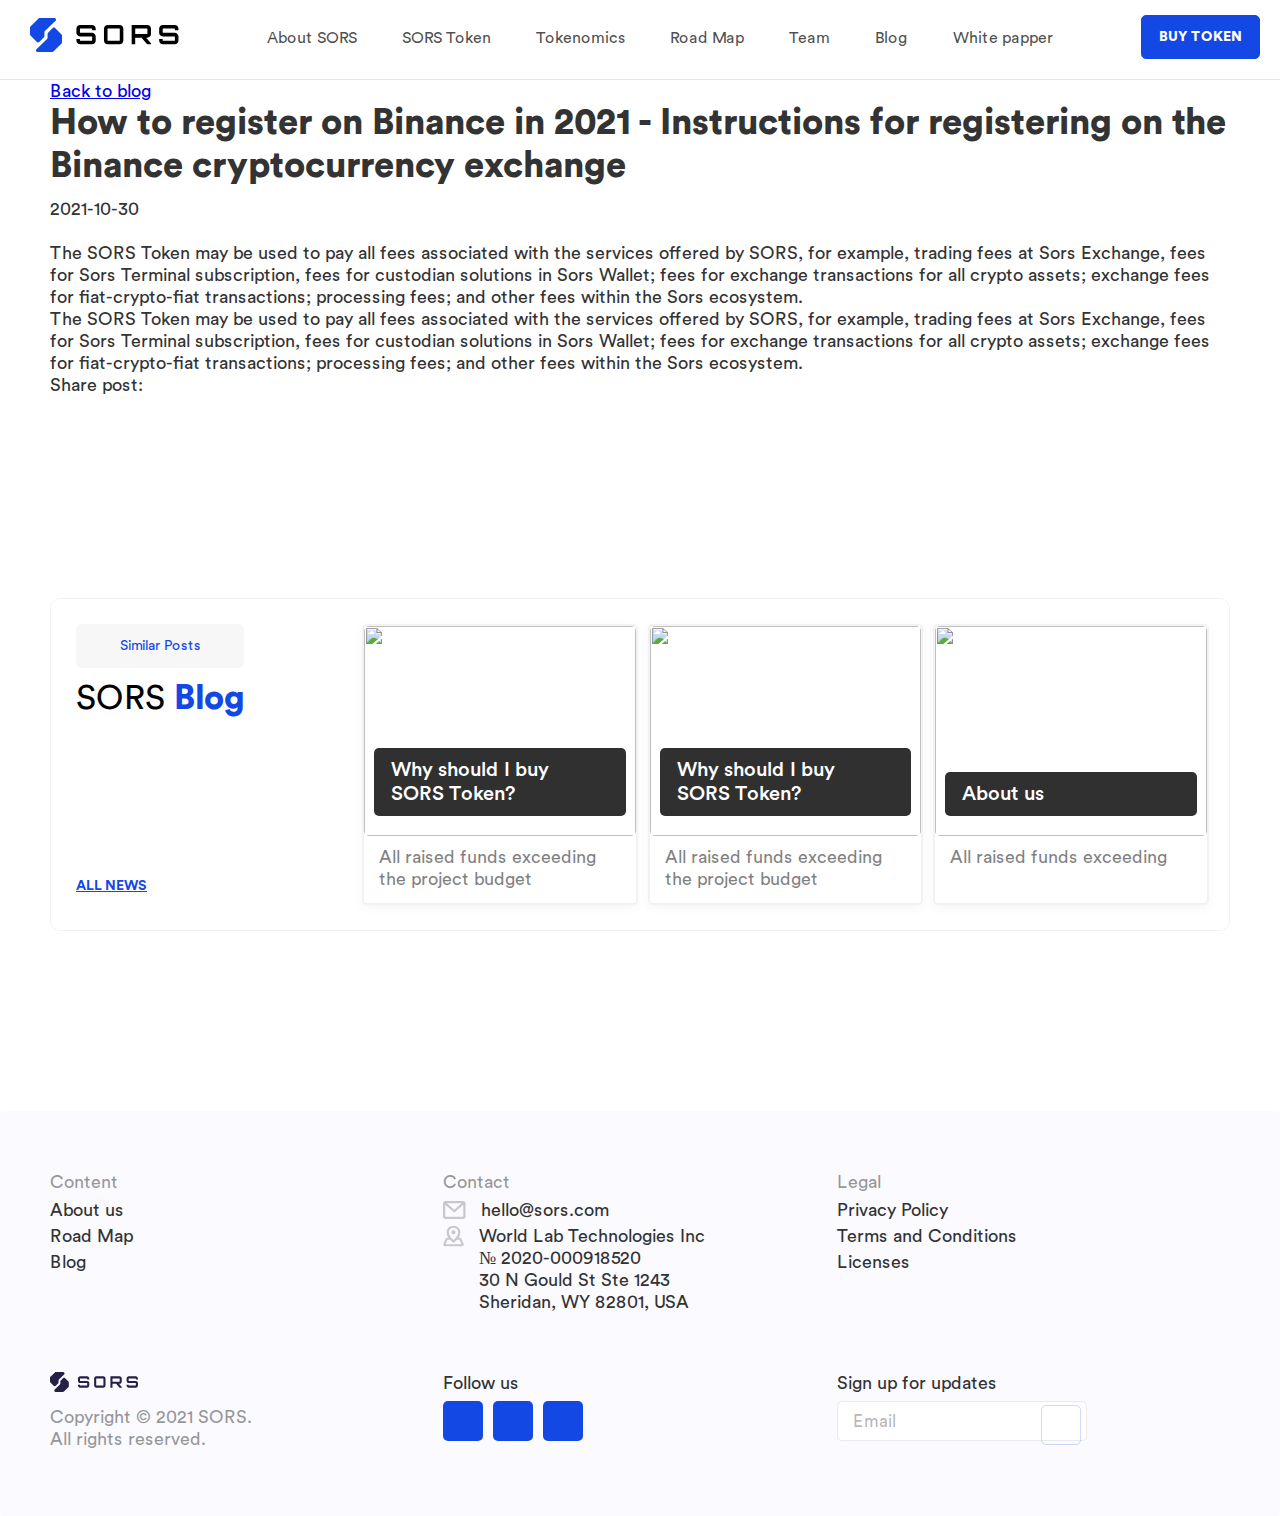
==== commit d44a0b26: "Changes from pdf" ====
--- a/blog-post.html
+++ b/blog-post.html
@@ -1,293 +1,307 @@
 <!DOCTYPE html>
 <html lang="en">
-
-<head>
-  <meta charset="UTF-8" />
-  <meta http-equiv="X-UA-Compatible" content="IE=edge" />
-  <meta name="viewport" content="width=device-width, initial-scale=1.0" />
-  <title>SORS - Crypto starts here</title>
-  <link rel="shortcut icon" href="./favicon.png" type="image/x-icon">
-  <link rel="stylesheet" href="./styles/font.css" />
-  <link rel="stylesheet" href="./styles/layout.css" />
-  <link rel="stylesheet" href="./styles/blog.css" />
-  <link rel="stylesheet" href="./styles/style.css" />
-</head>
-
-<body>
-  <header>
-    <div class="header-container">
-      <div class="header-mobile_menu">
-        <div class="mobile-sidebar" id="mobile-menu">
-          <div class="mobile-sidebar_container">
-            <ul class="header-nav_cont">
-              <li class="nav-cont_link">
-                <a href="./index.html#what-is">About SORS</a>
-              </li>
-              <li class="nav-cont_link">
-                <a href="./index.html#sors-token">SORS Token</a>
-              </li>
-              <li class="nav-cont_link">
-                <a href="./index.html#tokenomics">Tokenomics</a>
-              </li>
-              <li class="nav-cont_link">
-                <a href="./index.html#road-map">Road Map</a>
-              </li>
-              <li class="nav-cont_link">
-                <a href="./index.html#team">Team</a>
-              </li>
-              <li class="nav-cont_link"><a href="./blog.html">Blog</a></li>
-              <li class="nav-cont_link"><a href="">Light Paper</a></li>
-            </ul>
-
-            <a href="" class="button button-blue">Buy token</a>
-          </div>
-        </div>
-        <div class="menu-button" id="mobile-button">
-          <span></span>
-          <span></span>
-          <span></span>
-        </div>
+  <head>
+    <meta charset="UTF-8" />
+    <meta http-equiv="X-UA-Compatible" content="IE=edge" />
+    <meta name="viewport" content="width=device-width, initial-scale=1.0" />
+    <title>SORS - Crypto starts here</title>
+    <link rel="shortcut icon" href="./favicon.png" type="image/x-icon" />
+    <link rel="stylesheet" href="./styles/font.css" />
+    <link rel="stylesheet" href="./styles/layout.css" />
+    <link rel="stylesheet" href="./styles/blog.css" />
+    <link rel="stylesheet" href="./styles/style.css" />
+  </head>
+
+  <body>
+    <header>
+      <div class="header-container">
+        <div class="header-mobile_menu">
+          <div class="mobile-sidebar" id="mobile-menu">
+            <div class="mobile-sidebar_container">
+              <ul class="header-nav_cont">
+                <li class="nav-cont_link">
+                  <a href="./index.html#what-is">About SORS</a>
+                </li>
+                <li class="nav-cont_link">
+                  <a href="./index.html#sors-token">SORS Token</a>
+                </li>
+                <li class="nav-cont_link">
+                  <a href="./index.html#tokenomics">Tokenomics</a>
+                </li>
+                <li class="nav-cont_link">
+                  <a href="./index.html#road-map">Road Map</a>
+                </li>
+                <li class="nav-cont_link">
+                  <a href="./index.html#team">Team</a>
+                </li>
+                <li class="nav-cont_link"><a href="./blog.html">Blog</a></li>
+                <li class="nav-cont_link"><a href="">White papper</a></li>
+              </ul>
+
+              <a href="" class="button button-blue">Buy token</a>
+            </div>
+          </div>
+          <div class="menu-button" id="mobile-button">
+            <span></span>
+            <span></span>
+            <span></span>
+          </div>
+        </div>
+
+        <a href="./index.html" class="header-logo">
+          <img src="./images/logo.svg" alt="" />
+        </a>
+
+        <nav class="header-nav">
+          <ul class="header-nav_cont">
+            <li class="nav-cont_link">
+              <a href="./index.html#what-is">About SORS</a>
+            </li>
+            <li class="nav-cont_link">
+              <a href="./index.html#sors-token">SORS Token</a>
+            </li>
+            <li class="nav-cont_link">
+              <a href="./index.html#tokenomics">Tokenomics</a>
+            </li>
+            <li class="nav-cont_link">
+              <a href="./index.html#road-map">Road Map</a>
+            </li>
+            <li class="nav-cont_link"><a href="./index.html#team">Team</a></li>
+            <li class="nav-cont_link"><a href="./blog.html">Blog</a></li>
+            <li class="nav-cont_link"><a href="">White papper</a></li>
+          </ul>
+        </nav>
+
+        <div class="heaader-controls">
+          <a href="" class="button button-blue">Buy Token</a>
+        </div>
+        <div class="nav-lang_mobile"></div>
       </div>
-
-      <a href="./index.html" class="header-logo">
-        <img src="./images/logo.svg" alt="" />
-      </a>
-
-      <nav class="header-nav">
-        <ul class="header-nav_cont">
-          <li class="nav-cont_link">
-            <a href="./index.html#what-is">About SORS</a>
-          </li>
-          <li class="nav-cont_link">
-            <a href="./index.html#sors-token">SORS Token</a>
-          </li>
-          <li class="nav-cont_link">
-            <a href="./index.html#tokenomics">Tokenomics</a>
-          </li>
-          <li class="nav-cont_link">
-            <a href="./index.html#road-map">Road Map</a>
-          </li>
-          <li class="nav-cont_link"><a href="./index.html#team">Team</a></li>
-          <li class="nav-cont_link"><a href="./blog.html">Blog</a></li>
-          <li class="nav-cont_link"><a href="">Light Paper</a></li>
-        </ul>
-      </nav>
-
-      <div class="heaader-controls">
-        <a href="" class="button button-blue">Buy Token</a>
-      </div>
-      <div class="nav-lang_mobile"></div>
-    </div>
-  </header>
-
-  <div class="blog-post">
-    <div class="blog-post_bg"></div>
-    <div class="container">
-      <div class="return-link">
-        <a href="./blog.html">Back to blog</a>
-      </div>
-
-      <div class="post-title">
-        <h1 class="post-title_text mb-10">
-          How to register on Binance in 2021 - Instructions for registering on
-          the Binance cryptocurrency exchange
-        </h1>
-        <span class="post-title_date">2021-10-30</span>
-      </div>
-
-      <div class="post-media">
-        <div class="post-media_content">
-          <div class="post-image">
-            <img src="./images/blog/blog_bg-big.jpeg" alt="" />
-          </div>
-          <div class="post-media_text">
-            <p>
-              The SORS Token may be used to pay all fees associated with the
-              services offered by SORS, for example, trading fees at Sors
-              Exchange, fees for Sors Terminal subscription, fees for
-              custodian solutions in Sors Wallet; fees for exchange
-              transactions for all crypto assets; exchange fees for
-              fiat-crypto-fiat transactions; processing fees; and other fees
-              within the Sors ecosystem.
-            </p>
-            <p>
-              The SORS Token may be used to pay all fees associated with the
-              services offered by SORS, for example, trading fees at Sors
-              Exchange, fees for Sors Terminal subscription, fees for
-              custodian solutions in Sors Wallet; fees for exchange
-              transactions for all crypto assets; exchange fees for
-              fiat-crypto-fiat transactions; processing fees; and other fees
-              within the Sors ecosystem.
-            </p>
-          </div>
-        </div>
-
-        <div class="post-media_social">
-          <p class="media-social_title">Share post:</p>
-          <div class="d-flex">
-            <a href="" target="_blank" rel="noopener">
-              <img src="./icons/icon-telegram.svg" alt="" />
-            </a>
-            <a href="" target="_blank" rel="noopener">
-              <img src="./icons/icon-facebook.svg" alt="" />
-            </a>
-            <a href="" target="_blank" rel="noopener">
-              <img src="./icons/icon-twitter.svg" alt="" />
-            </a>
+    </header>
+
+    <div class="blog-post">
+      <div class="blog-post_bg"></div>
+      <div class="container">
+        <div class="return-link">
+          <a href="./blog.html">Back to blog</a>
+        </div>
+
+        <div class="post-title">
+          <h1 class="post-title_text mb-10">
+            How to register on Binance in 2021 - Instructions for registering on
+            the Binance cryptocurrency exchange
+          </h1>
+          <span class="post-title_date">2021-10-30</span>
+        </div>
+
+        <div class="post-media">
+          <div class="post-media_content">
+            <div class="post-image">
+              <img src="./images/blog/blog_bg-big.jpeg" alt="" />
+            </div>
+            <div class="post-media_text">
+              <p>
+                The SORS Token may be used to pay all fees associated with the
+                services offered by SORS, for example, trading fees at Sors
+                Exchange, fees for Sors Terminal subscription, fees for
+                custodian solutions in Sors Wallet; fees for exchange
+                transactions for all crypto assets; exchange fees for
+                fiat-crypto-fiat transactions; processing fees; and other fees
+                within the Sors ecosystem.
+              </p>
+              <p>
+                The SORS Token may be used to pay all fees associated with the
+                services offered by SORS, for example, trading fees at Sors
+                Exchange, fees for Sors Terminal subscription, fees for
+                custodian solutions in Sors Wallet; fees for exchange
+                transactions for all crypto assets; exchange fees for
+                fiat-crypto-fiat transactions; processing fees; and other fees
+                within the Sors ecosystem.
+              </p>
+            </div>
+          </div>
+
+          <div class="post-media_social">
+            <p class="media-social_title">Share post:</p>
+            <div class="d-flex">
+              <a href="" target="_blank" rel="noopener">
+                <img src="./icons/icon-telegram.svg" alt="" />
+              </a>
+              <a href="" target="_blank" rel="noopener">
+                <img src="./icons/icon-facebook.svg" alt="" />
+              </a>
+              <a href="" target="_blank" rel="noopener">
+                <img src="./icons/icon-twitter.svg" alt="" />
+              </a>
+            </div>
           </div>
         </div>
       </div>
     </div>
-  </div>
-
-  <div class="blog-block">
-    <div class="container">
-      <div class="blog-container">
-        <div class="blog-control">
-          <div>
-            <a href="./blog.html" class="button button-grey mb-10">Similar Posts</a>
-            <h3 class="blog-title">
-              SORS <span class="text-blue fw-700">Blog</span>
-            </h3>
-          </div>
-
-          <a href="./blog.html" class="blog-link">All News</a>
-        </div>
-
-        <a href="./blog.html" class="blog-card">
-          <div class="blog-content">
-            <img src="./images/blog/blog_bg1.png" alt="" loading="lazy" />
-            <div class="blog-content_title">
-              <span>Why should I buy SORS Token?</span>
-            </div>
-          </div>
-          <p class="blog-content_description">
-            All raised funds exceeding the project budget
-          </p>
-        </a>
-        <a href="./blog.html" class="blog-card">
-          <div class="blog-content">
-            <img src="./images/blog/blog_bg2.png" alt="" loading="lazy" />
-            <div class="blog-content_title">
-              <span>Why should I buy SORS Token?</span>
-            </div>
-          </div>
-          <p class="blog-content_description">
-            All raised funds exceeding the project budget
-          </p>
-        </a>
-        <a href="./blog.html" class="blog-card">
-          <div class="blog-content">
-            <img src="./images/blog/blog_bg3.png" alt="" loading="lazy" />
-            <div class="blog-content_title">
-              <span>About us</span>
-            </div>
-          </div>
-          <p class="blog-content_description">All raised funds exceeding</p>
-        </a>
+
+    <div class="blog-block">
+      <div class="container">
+        <div class="blog-container">
+          <div class="blog-control">
+            <div>
+              <a href="./blog.html" class="button button-grey mb-10"
+                >Similar Posts</a
+              >
+              <h3 class="blog-title">
+                SORS <span class="text-blue fw-700">Blog</span>
+              </h3>
+            </div>
+
+            <a href="./blog.html" class="blog-link">All News</a>
+          </div>
+
+          <a href="./blog.html" class="blog-card">
+            <div class="blog-content">
+              <img src="./images/blog/blog_bg1.png" alt="" loading="lazy" />
+              <div class="blog-content_title">
+                <span>Why should I buy SORS Token?</span>
+              </div>
+            </div>
+            <p class="blog-content_description">
+              All raised funds exceeding the project budget
+            </p>
+          </a>
+          <a href="./blog.html" class="blog-card">
+            <div class="blog-content">
+              <img src="./images/blog/blog_bg2.png" alt="" loading="lazy" />
+              <div class="blog-content_title">
+                <span>Why should I buy SORS Token?</span>
+              </div>
+            </div>
+            <p class="blog-content_description">
+              All raised funds exceeding the project budget
+            </p>
+          </a>
+          <a href="./blog.html" class="blog-card">
+            <div class="blog-content">
+              <img src="./images/blog/blog_bg3.png" alt="" loading="lazy" />
+              <div class="blog-content_title">
+                <span>About us</span>
+              </div>
+            </div>
+            <p class="blog-content_description">All raised funds exceeding</p>
+          </a>
+        </div>
       </div>
     </div>
-  </div>
-
-  <footer class="footer">
-    <div class="container">
-      <div class="footer-navigation">
-        <div class="footer-nav_col">
-          <p class="nav-col_title">Content</p>
-          <a href="" class="nav-col_link">About us</a>
-          <a href="" class="nav-col_link">Road Map</a>
-          <a href="" class="nav-col_link">Blog</a>
-        </div>
-
-        <div class="footer-nav_col">
-          <p class="nav-col_title">Contact</p>
-          <a href="mailto:hello@sors.com" class="nav-col_link d-flex a-center">
-            <img src="./icons/icon-mail.svg" alt="" class="mr-15" />
-            hello@sors.com
-          </a>
-          <div class="d-flex">
-            <img src="./icons/icon-tag.svg" alt="" height="22" class="mr-15" />
-            <p class="nav-col_link">
-              World Lab Technologies Inc <br />
-              № 2020-000918520 <br />
-              30 N Gould St Ste 1243 <br />
-              Sheridan, WY 82801, USA
+
+    <footer class="footer">
+      <div class="container">
+        <div class="footer-navigation">
+          <div class="footer-nav_col">
+            <p class="nav-col_title">Content</p>
+            <a href="" class="nav-col_link">About us</a>
+            <a href="" class="nav-col_link">Road Map</a>
+            <a href="" class="nav-col_link">Blog</a>
+          </div>
+
+          <div class="footer-nav_col">
+            <p class="nav-col_title">Contact</p>
+            <a
+              href="mailto:hello@sors.com"
+              class="nav-col_link d-flex a-center"
+            >
+              <img src="./icons/icon-mail.svg" alt="" class="mr-15" />
+              hello@sors.com
+            </a>
+            <div class="d-flex">
+              <img
+                src="./icons/icon-tag.svg"
+                alt=""
+                height="22"
+                class="mr-15"
+              />
+              <p class="nav-col_link">
+                World Lab Technologies Inc <br />
+                № 2020-000918520 <br />
+                30 N Gould St Ste 1243 <br />
+                Sheridan, WY 82801, USA
+              </p>
+            </div>
+          </div>
+
+          <div class="footer-nav_col">
+            <p class="nav-col_title">Legal</p>
+            <a href="" class="nav-col_link">Privacy Policy</a>
+            <a href="" class="nav-col_link">Terms and Conditions</a>
+            <a href="./license.html" class="nav-col_link">Licenses</a>
+          </div>
+        </div>
+
+        <div class="footer-info">
+          <div class="footer-info_col copy-rights">
+            <div class="footer-logo">
+              <img src="./images/logo_v4.svg" alt="" loading="lazy" />
+            </div>
+            <p class="nav-col_title">
+              Copyright © 2021 SORS.<br />All rights reserved.
             </p>
           </div>
-        </div>
-
-        <div class="footer-nav_col">
-          <p class="nav-col_title">Legal</p>
-          <a href="" class="nav-col_link">Privacy Policy</a>
-          <a href="" class="nav-col_link">Terms and Conditions</a>
-          <a href="./license.html" class="nav-col_link">Licenses</a>
+
+          <div class="footer-info_col col1">
+            <p class="info-col_title">Follow us</p>
+            <div class="footer-social">
+              <a href="" target="_blank" rel="noopener">
+                <img src="./icons/icon-telegram.svg" alt="" />
+              </a>
+              <a href="" target="_blank" rel="noopener">
+                <img src="./icons/icon-facebook.svg" alt="" />
+              </a>
+              <a href="" target="_blank" rel="noopener">
+                <img src="./icons/icon-twitter.svg" alt="" />
+              </a>
+            </div>
+          </div>
+
+          <div class="footer-info_col col2">
+            <p class="info-col_title">Sign up for updates</p>
+
+            <form>
+              <div class="input-group button-input">
+                <input
+                  type="text"
+                  class="input"
+                  id="news-email"
+                  placeholder="Email"
+                  required
+                />
+                <button class="button button-icon" type="submit">
+                  <img src="./icons/icon-right.png" alt="" />
+                </button>
+              </div>
+            </form>
+          </div>
         </div>
       </div>
-
-      <div class="footer-info">
-        <div class="footer-info_col copy-rights">
-          <div class="footer-logo">
-            <img src="./images/logo_v4.svg" alt="" loading="lazy" />
-          </div>
-          <p class="nav-col_title">
-            Copyright © 2021 SORS.<br />All rights reserved.
-          </p>
-        </div>
-
-        <div class="footer-info_col col1">
-          <p class="info-col_title">Follow us</p>
-          <div class="footer-social">
-            <a href="" target="_blank" rel="noopener">
-              <img src="./icons/icon-telegram.svg" alt="" />
-            </a>
-            <a href="" target="_blank" rel="noopener">
-              <img src="./icons/icon-facebook.svg" alt="" />
-            </a>
-            <a href="" target="_blank" rel="noopener">
-              <img src="./icons/icon-twitter.svg" alt="" />
-            </a>
-          </div>
-        </div>
-
-        <div class="footer-info_col col2">
-          <p class="info-col_title">Sign up for updates</p>
-
-          <form>
-            <div class="input-group button-input">
-              <input type="text" class="input" id="news-email" placeholder="Email" required />
-              <button class="button button-icon" type="submit">
-                <img src="./icons/icon-right.png" alt="" />
-              </button>
-            </div>
-          </form>
-        </div>
-      </div>
-    </div>
-  </footer>
-
-  <script>
-    const mobButton = document.getElementById("mobile-button");
-    const mobMenu = document.getElementById("mobile-menu");
-    const menuItems = document.querySelectorAll(".nav-cont_link");
-
-    function toggleMenu() {
-      if (mobMenu.classList.contains("showMenu")) {
-        mobMenu.classList.remove("showMenu");
-        mobButton.classList.remove("active");
-        document.body.style.overflow = "";
-      } else {
-        mobMenu.classList.add("showMenu");
-        mobButton.classList.add("active");
-        document.body.style.overflow = "hidden";
+    </footer>
+
+    <script>
+      const mobButton = document.getElementById("mobile-button");
+      const mobMenu = document.getElementById("mobile-menu");
+      const menuItems = document.querySelectorAll(".nav-cont_link");
+
+      function toggleMenu() {
+        if (mobMenu.classList.contains("showMenu")) {
+          mobMenu.classList.remove("showMenu");
+          mobButton.classList.remove("active");
+          document.body.style.overflow = "";
+        } else {
+          mobMenu.classList.add("showMenu");
+          mobButton.classList.add("active");
+          document.body.style.overflow = "hidden";
+        }
       }
-    }
-
-    mobButton.addEventListener("click", toggleMenu);
-
-    menuItems.forEach(function (menuItem) {
-      menuItem.addEventListener("click", toggleMenu);
-    });
-  </script>
-</body>
-
-</html>+
+      mobButton.addEventListener("click", toggleMenu);
+
+      menuItems.forEach(function (menuItem) {
+        menuItem.addEventListener("click", toggleMenu);
+      });
+    </script>
+  </body>
+</html>
--- a/styles/layout.css
+++ b/styles/layout.css
@@ -37,8 +37,8 @@
 }
 
 .input-group label.required::after {
-  content: " *";
-  color: #F26A6A;
+  content: ' *';
+  color: #f26a6a;
 }
 
 .input-group_flabel .input {
@@ -50,7 +50,8 @@
   right: 4px;
   top: 4px;
   height: 32px;
-  width: 52px;
+  /* width: 52px; */
+  padding: 0 10px;
   background: #1348e4;
   border-radius: 3px;
   display: flex;
@@ -271,6 +272,16 @@
   justify-content: flex-end;
 }
 
+.shrink-0 {
+  flex-shrink: 0;
+}
+
+.text-overflow {
+  overflow: hidden;
+  text-overflow: ellipsis;
+  white-space: nowrap;
+}
+
 .grid-1 {
   display: grid;
   grid-template-columns: 1fr;
@@ -406,6 +417,10 @@
   font-size: 35px;
 }
 
+.mr-3 {
+  margin-right: 3px;
+}
+
 .mr-5 {
   margin-right: 5px;
 }
@@ -489,6 +504,137 @@
 
 .display-xs {
   display: none;
+}
+
+.custom-select {
+  position: relative;
+}
+
+.custom-select.select-absolute {
+  position: absolute;
+  top: 4px;
+  right: 4px;
+}
+
+.custom-select select {
+  display: none;
+}
+
+.select-selected {
+  background-color: rgba(19, 72, 228, 0.9);
+}
+
+.select-selected::after {
+  content: '';
+  position: absolute;
+  top: 4px;
+  right: 4px;
+  bottom: 4px;
+  width: 32px;
+  height: 32px;
+  background: url('/icons/icon-down_group.svg');
+  cursor: pointer;
+  z-index: 0;
+}
+
+.select-selected::before {
+  display: none;
+}
+
+.select-selected.select-arrow-active::after {
+  transform: rotate(180deg);
+}
+
+.select-selected {
+  width: 100%;
+  height: 40px;
+  padding: 8px 10px 10px;
+  background: #ffffff;
+  border: 1px solid rgba(0, 0, 0, 0.1);
+  box-sizing: border-box;
+  border-radius: 5px;
+  font-size: 18px;
+  cursor: pointer;
+}
+
+.select-items div {
+  font-size: 16px;
+  color: #000000;
+  padding: 5px 10px;
+  cursor: pointer;
+}
+
+.select-items {
+  position: absolute;
+  top: calc(100% + 4px);
+  width: 100%;
+  right: 0;
+  background: #FFFFFF;
+  border: 1px solid rgba(0, 0, 0, 0.1);
+  box-shadow: 0px 5px 15px rgba(84, 84, 84, 0.05);
+  border-radius: 5px;
+  z-index: 99;
+}
+
+.select-hide {
+  display: none;
+}
+
+.select-items div:hover,
+.same-as-selected {
+  background-color: rgba(19, 72, 228, 0.1);
+}
+
+.custom-theme .select-selected::after {
+  display: none;
+}
+
+.custom-theme .select-selected::before {
+  content: '';
+  display: block;
+  width: 12px;
+  height: 7px;
+  margin-right: 10px;
+  background: url('/icons/icon-down.svg');
+  border: none;
+}
+
+.custom-theme .select-selected.select-arrow-active::before {
+  transform: rotate(180deg);
+}
+
+.custom-theme .select-selected {
+  height: 32px;
+  display: flex;
+  align-items: center;
+  padding: 0 10px;
+  background: #1348e4;
+  border-radius: 3px;
+  font-weight: 700;
+  font-size: 14px;
+  color: #ffffff;
+}
+
+.custom-theme .select-items {
+  text-align: right;
+}
+
+.color-cube {
+  width: 60px;
+  height: 60px;
+  margin: 30px auto;
+  display: flex;
+  align-items: center;
+  justify-content: center;
+  border-radius: 5px;
+}
+
+.success-cube {  
+  background: rgba(107, 202, 105, 0.05);
+}
+
+.pending-cube {
+  background: rgba(255, 197, 109, 0.05);
 }
 
 @media screen and (max-width: 1024px) {
--- a/styles/style.css
+++ b/styles/style.css
@@ -420,9 +420,15 @@
   font-weight: 400;
 }
 
-.time-block_countdown p {
+.time-block_countdown .countdown-title {
+  font-weight: 500;
   color: #ffffff;
-  margin-bottom: 35px;
+  margin-bottom: 10px;
+}
+
+.time-block_countdown .countdown-subtitle {
+  color: rgba(255, 255, 255, 0.5);
+  margin-bottom: 15px;
 }
 
 .timer-container {
@@ -472,6 +478,7 @@
 .timer-group .timer-group_value {
   color: rgba(255, 255, 255, 1);
   font-size: 24px;
+  white-space: nowrap;
 }
 
 .timer-back {
@@ -535,11 +542,6 @@
 
   .mobile-hide {
     display: none;
-  }
-
-  .timer-cap {
-    display: flex;
-    gap: 30px;
   }
 
   .timer-block_grid.timer-grid_v2 {
@@ -671,7 +673,7 @@
   display: grid;
   grid-template-columns: 1fr 420px 1fr;
 }
- 
+
 .why-block .title-comp {
   position: relative;
   z-index: 3;
@@ -1535,7 +1537,7 @@
 
 .timer-block_v3 .timer-back_hold {
   height: 304px;
-  bottom: -111px;
+  bottom: -101px;
 }
 
 .timer-block_v3 .timed-button {
